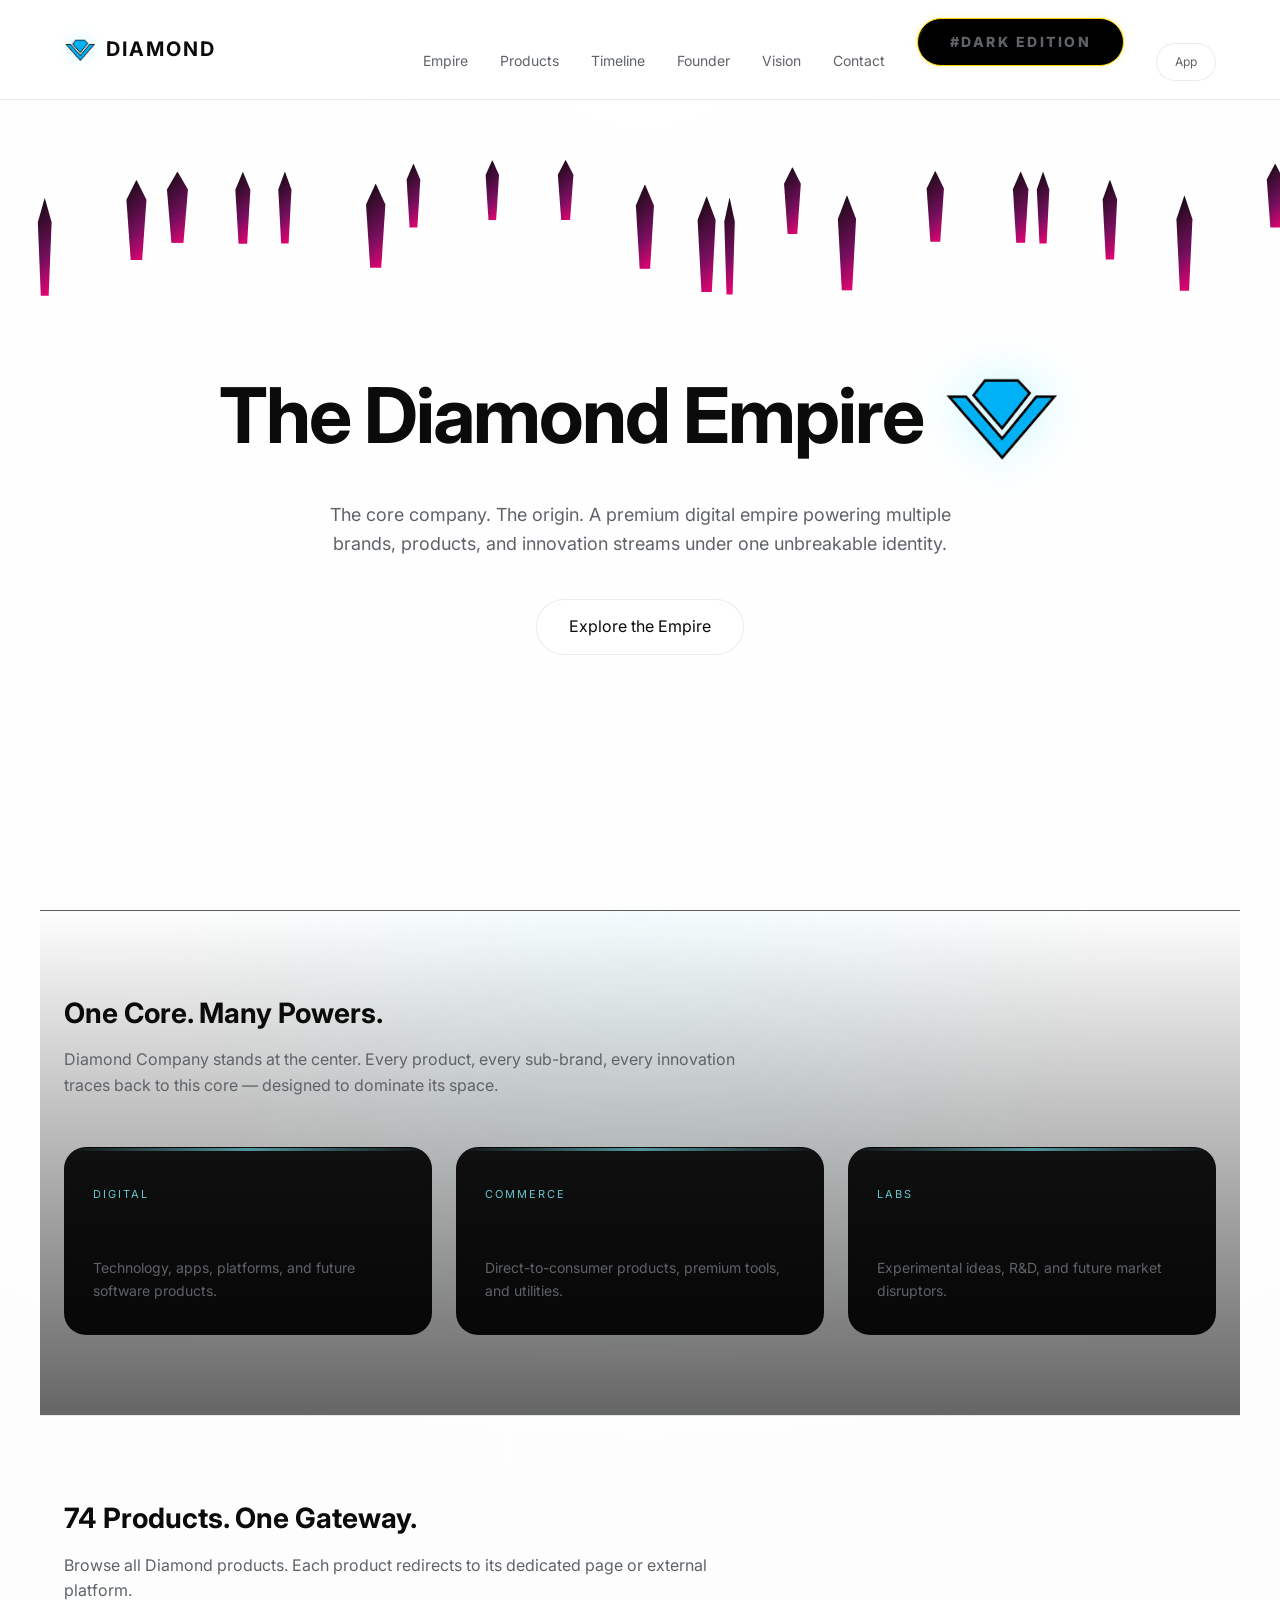
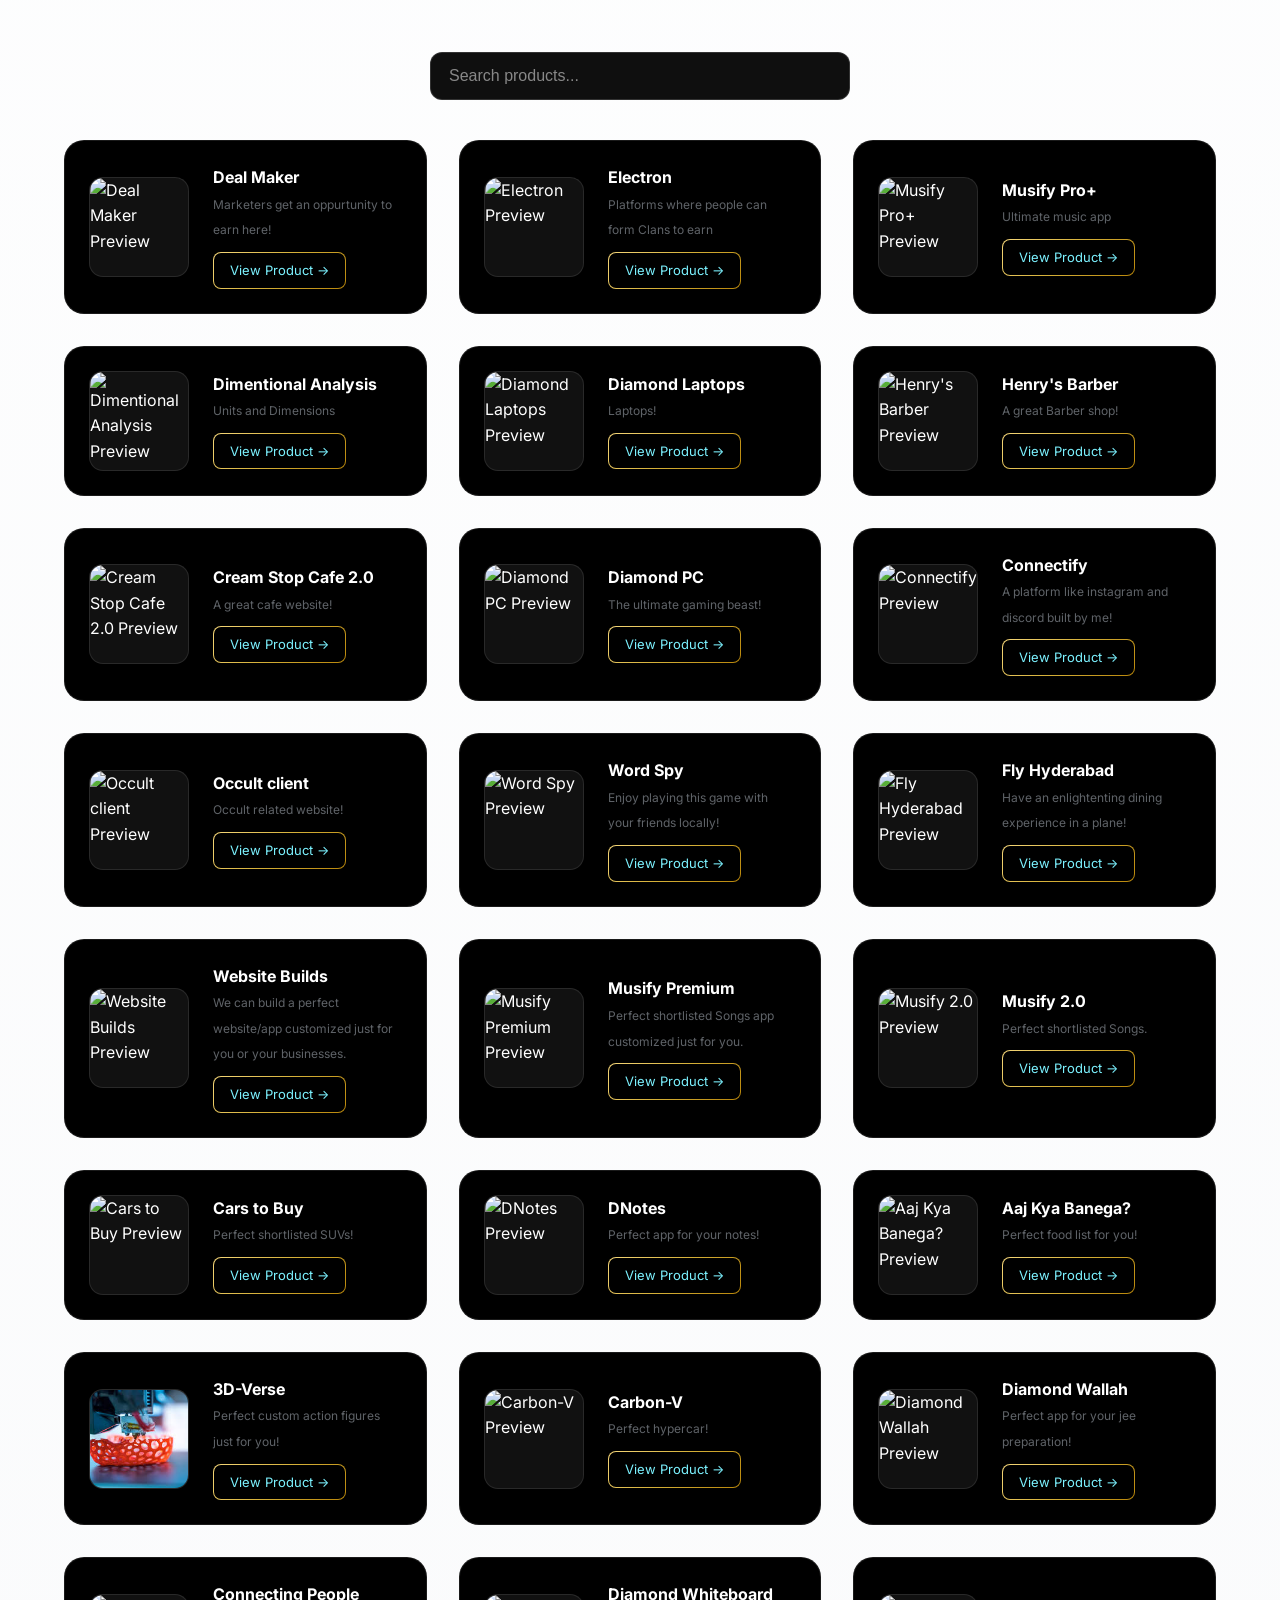
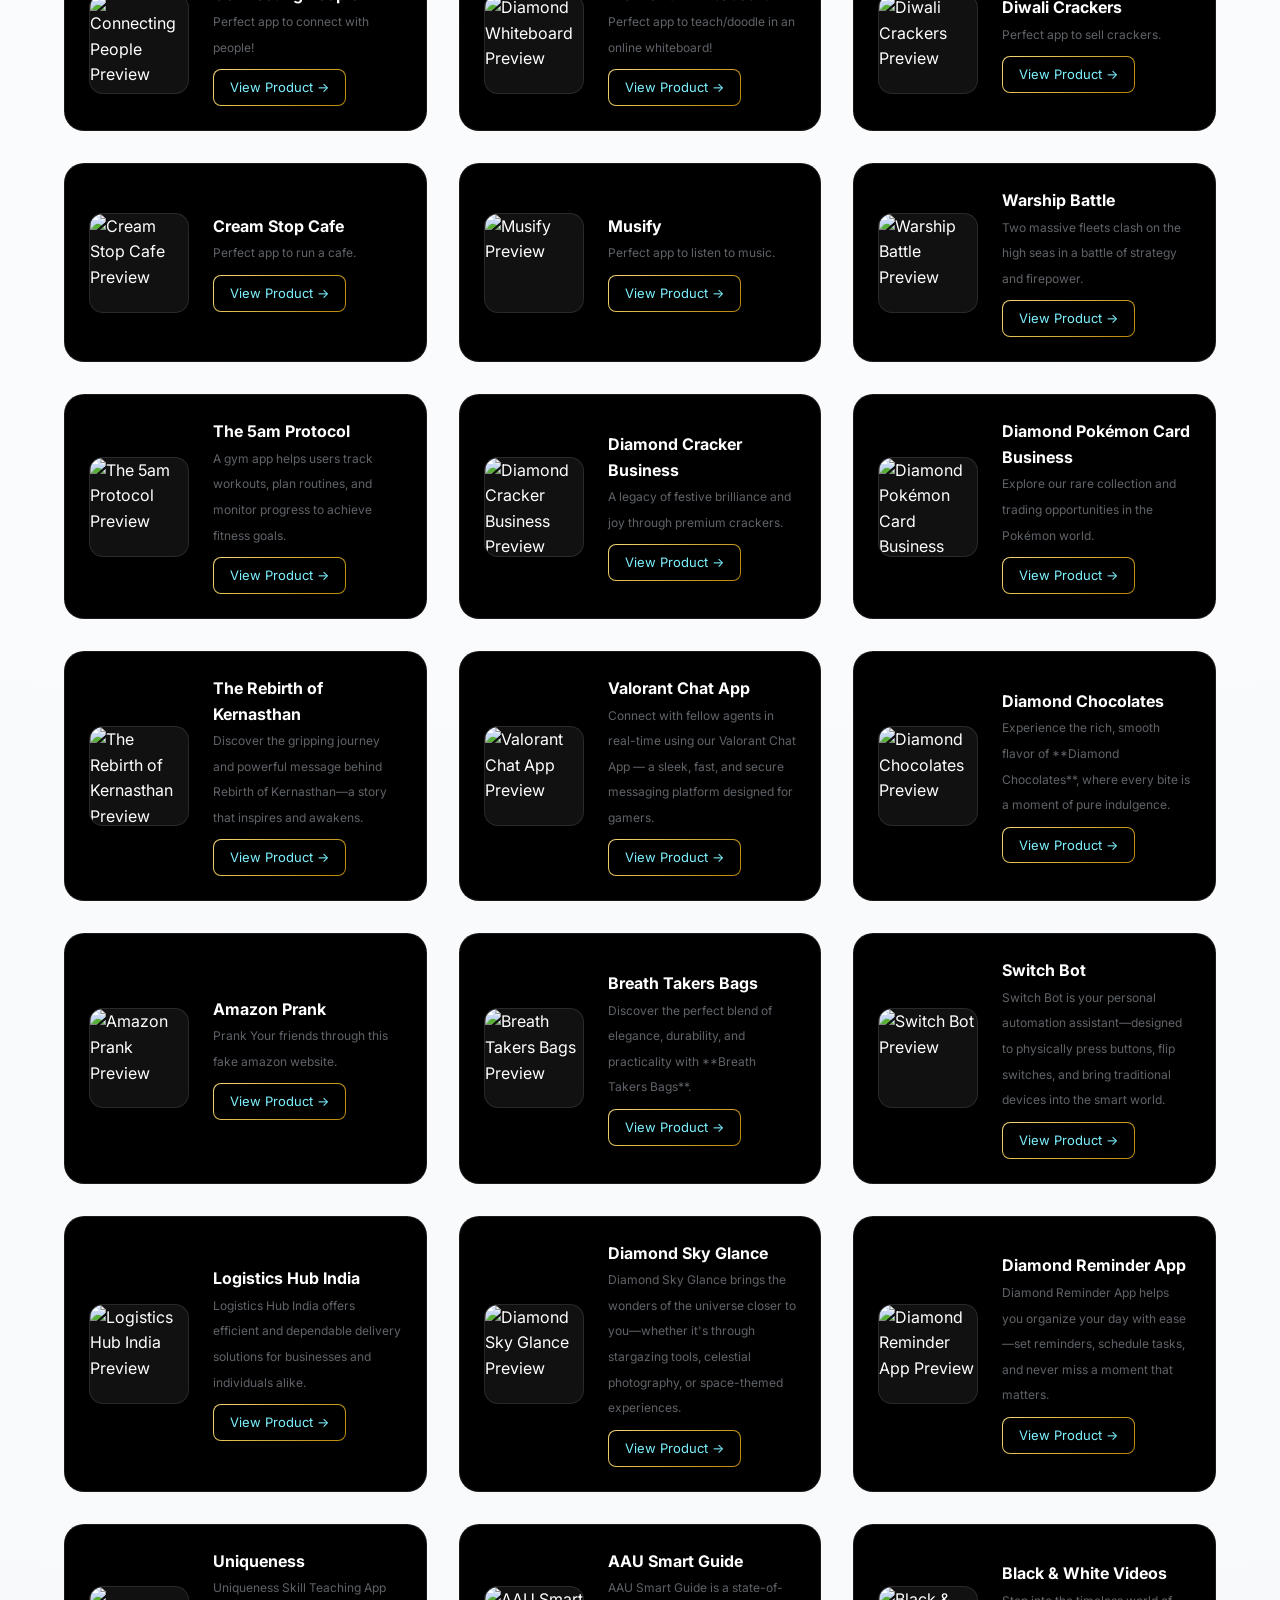
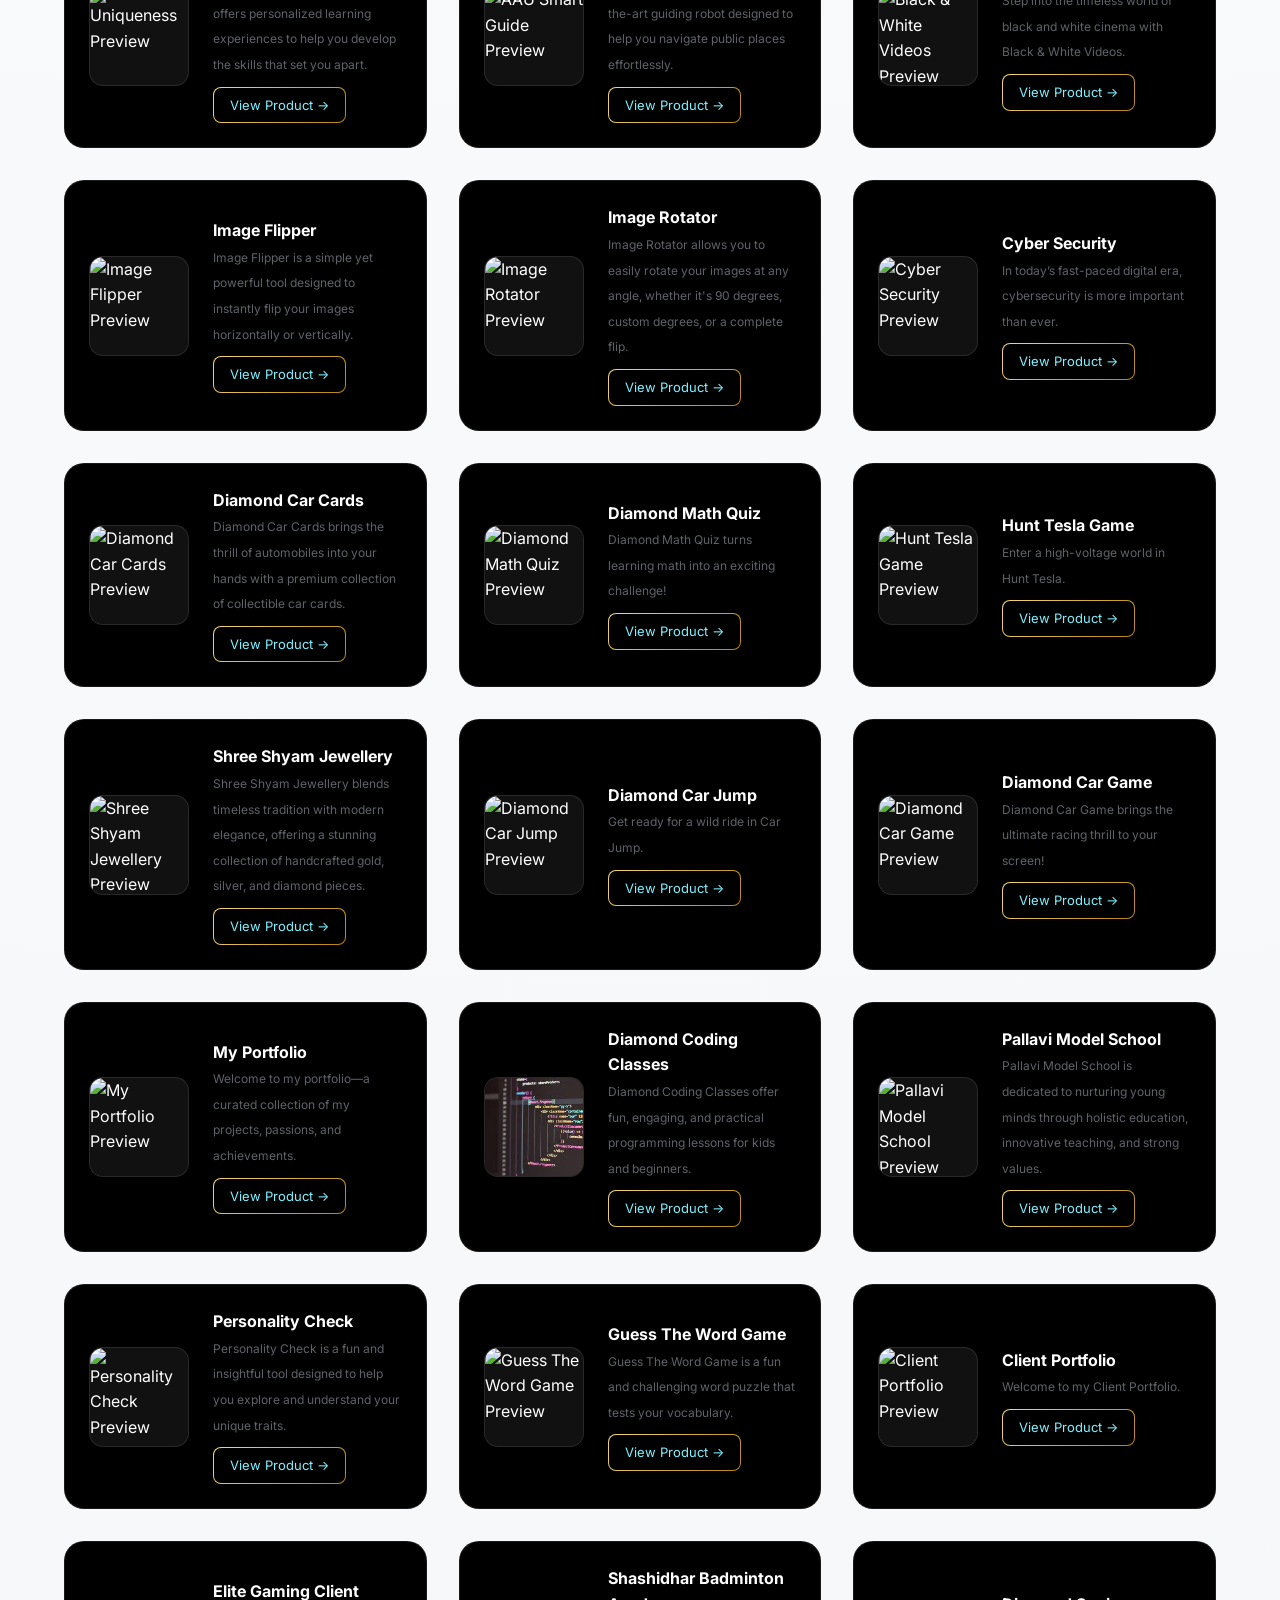
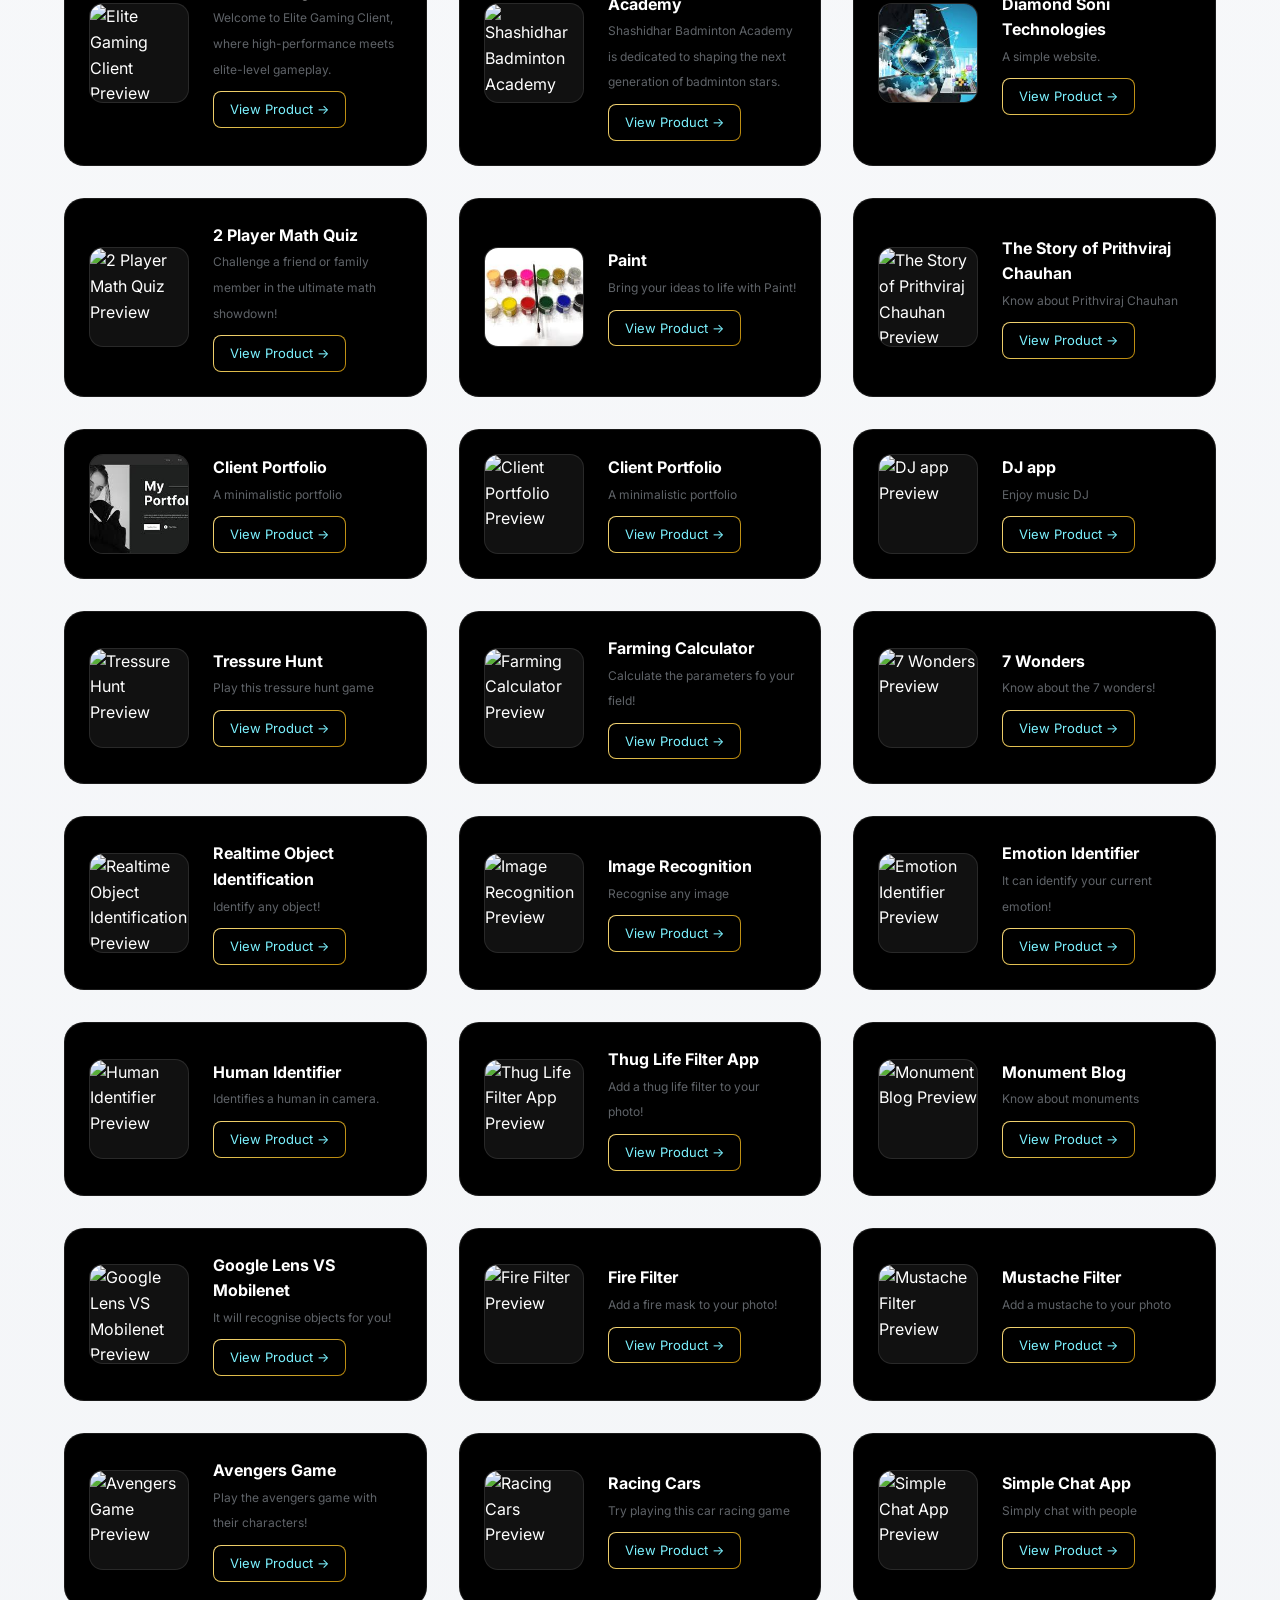
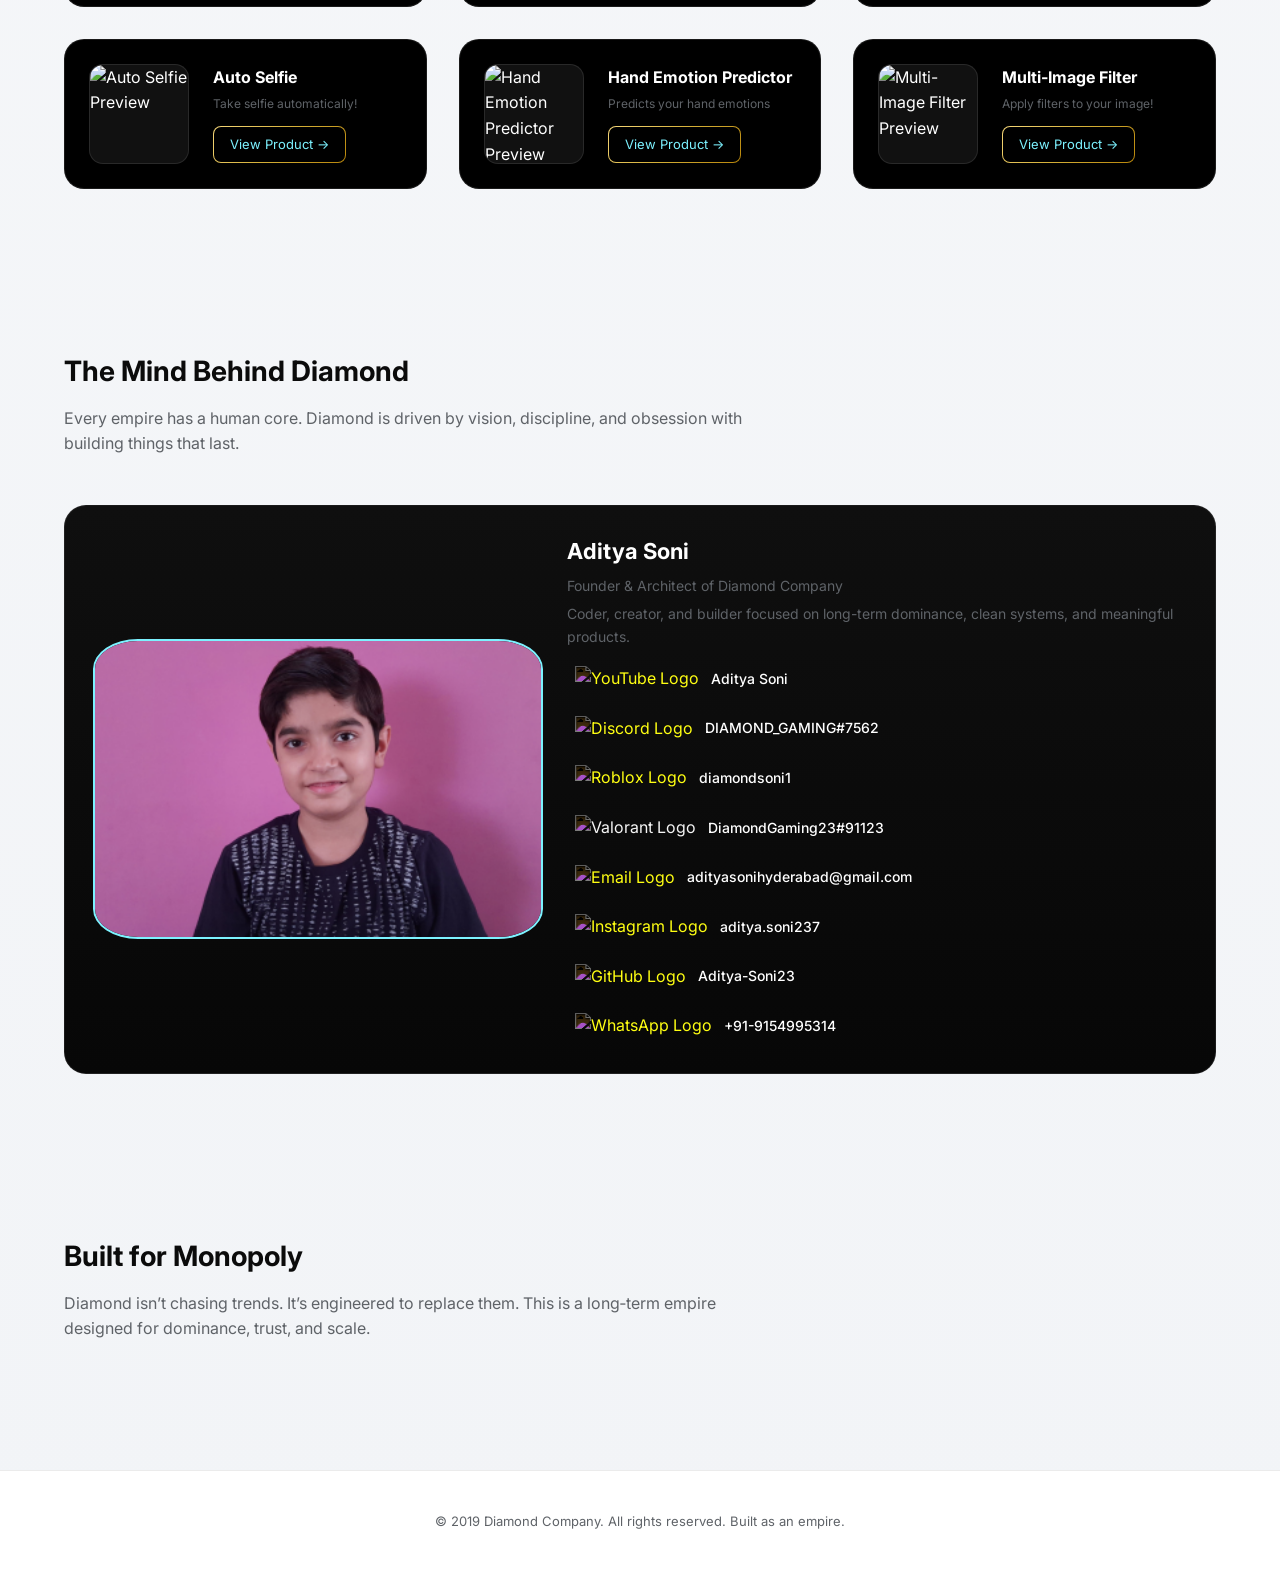
==== whitetheme.html @ bebf59ed "version3" ====
<!DOCTYPE html>
<html lang="en">
<head>
  <meta charset="UTF-8" />
  <meta name="viewport" content="width=device-width, initial-scale=1.0" />
  <title>DIAMOND — The Empire</title>
  <link rel="icon" href="Diamond_Comapny_Logo.png" type="image/x-icon">
  <link href="https://fonts.googleapis.com/css2?family=Inter:wght@300;400;500;600;700&display=swap" rel="stylesheet">
  <link rel="stylesheet" href="style.css">
  <link rel="manifest" href="manifest.json">
</head>
<body>

<header>
  <div class="nav">
    <div class="logo brand">
      <img src="Diamond_Comapny_Logo.png" alt="Diamond Company Logo">
      <span>DIAMOND</span>
    </div>
    
    <div>
      <a href="#empire">Empire</a>
      <a href="#products">Products</a>
      <a href="timeline.html">Timeline</a>
      <a href="#founder">Founder</a>
      <a href="#vision">Vision</a>
      <a href="#founder">Contact</a>
      <a href="#" class="cta teleport-btn">#DARK EDITION</a>

      <a href="Diamond_Company.apk" class="cta" download style="padding:8px 18px;font-size:12px;">
        App
      </a>
      
  </div>
</header>

<div class="hero">
  <!-- Floating leaves background -->
  <div class="hero-bg"></div>

  <div class="hero-content">
    <div class="hero-title"> 
      <h1>The Diamond Empire</h1>
      <img src="Diamond_Comapny_Logo.png" class="hero-logo" alt="Diamond Logo">
    </div>

    <p>
      The core company. The origin. A premium digital empire powering multiple brands, products, and innovation streams under one unbreakable identity.
    </p>

    <a class="cta" href="#products">Explore the Empire</a>
  </div>
</div>




<section id="empire" class="empire-section">
  <h2 class="section-title">One Core. Many Powers.</h2>
  <p class="section-desc">
    Diamond Company stands at the center. Every product, every sub-brand,
    every innovation traces back to this core — designed to dominate its space.
  </p>

  <div class="empire-grid">
    <div class="empire-card">
      <span class="empire-tag">DIGITAL</span>
      <h3>Diamond Digital</h3>
      <p>Technology, apps, platforms, and future software products.</p>
    </div>

    <div class="empire-card">
      <span class="empire-tag">COMMERCE</span>
      <h3>Diamond Commerce</h3>
      <p>Direct-to-consumer products, premium tools, and utilities.</p>
    </div>

    <div class="empire-card">
      <span class="empire-tag">LABS</span>
      <h3>Diamond Labs</h3>
      <p>Experimental ideas, R&D, and future market disruptors.</p>
    </div>
  </div>
</section>

<section id="products">
  <h2 class="section-title">74 Products. One Gateway.</h2>
  <p class="section-desc">Browse all Diamond products. Each product redirects to its dedicated page or external platform.</p>
  <input 
  type="text" 
  id="productSearch" 
  placeholder="Search products..." 
  class="product-search"
/>

  <div class="products-grid">

    <div class="card">
      <img src="https://yorcmo.com/wp-content/uploads/2021/09/Fundamentals_of_Marketing_header.jpg">
      <h3>Deal Maker</h3>
      <p>Marketers get an oppurtunity to earn here!</p>
      <a href="https://aditya-soni23.github.io/Deal_Maker/" class="btn-card" target="_blank" rel="noopener noreferrer">Visit</a>
    </div>


    <div class="card">
      <img src="https://diamondelectron.netlify.app/logo.png">
      <h3>Electron</h3>
      <p>Platforms where people can form Clans to earn</p>
      <a href="https://diamondelectron.netlify.app/" class="btn-card" target="_blank" rel="noopener noreferrer">Visit</a>
    </div>

    <div class="card">
      <img src="https://live-production.wcms.abc-cdn.net.au/a362273509f7eccdcf362bb73b3b006d?impolicy=wcms_crop_resize&cropH=788&cropW=1400&xPos=0&yPos=0&width=862&height=485">
      <h3>Musify Pro+</h3>
      <p>Ultimate music app</p>
      <a href="https://aditya-soni23.github.io/Musify_Pro/" class="btn-card" target="_blank" rel="noopener noreferrer">Visit</a>
    </div>

    <div class="card">
      <img src="https://encrypted-tbn0.gstatic.com/images?q=tbn:ANd9GcR4ESdYegje83MAghtC6El1xhzVYT4Sydophg&s">
      <h3>Dimentional Analysis</h3>
      <p>Units and Dimensions</p>
      <a href="https://aditya-soni23.github.io/Dimentional_Quantities/" class="btn-card" target="_blank" rel="noopener noreferrer">Visit</a>
    </div>

    <div class="card">
      <img src="https://aditya-soni23.github.io/Diamond_Laptops/assets/Raze.png">
      <h3>Diamond Laptops</h3>
      <p>Laptops!</p>
      <a href="https://aditya-soni23.github.io/Diamond_Laptops/" class="btn-card" target="_blank" rel="noopener noreferrer">Visit</a>
    </div>

    <div class="card">
      <img src="https://lh3.googleusercontent.com/gps-cs-s/AHVAweqL7PktcDljecZMm9VV2uh2kCVd1pd2okT_2r81krVzp1drRM63-En6QYb30cfvI8c6Cr_dfI8auBv4jgCGBKJJ4-_uOhI-z7-rRa38SnbHUF4Jzs7HhARS2iN7IlURNX8R3FEVoSpxMuU=s1360-w1360-h1020-rw">
      <h3>Henry's Barber</h3>
      <p>A great Barber shop!</p>
      <a href="https://henrysbarber.netlify.app/" class="btn-card" target="_blank" rel="noopener noreferrer">Visit</a>
    </div>

    <div class="card">
      <img src="https://creamstopcafe.netlify.app/assets/1.jpeg">
      <h3>Cream Stop Cafe 2.0</h3>
      <p>A great cafe website!</p>
      <a href="https://creamstopcafe.netlify.app/" class="btn-card" target="_blank" rel="noopener noreferrer">Visit</a>
    </div>

    <div class="card">
      <img src="https://aditya-soni23.github.io/Diamond_PC/Setup.png">
      <h3>Diamond PC</h3>
      <p>The ultimate gaming beast!</p>
      <a href="https://aditya-soni23.github.io/Diamond_PC/" class="btn-card" target="_blank" rel="noopener noreferrer">Visit</a>
    </div>

    <div class="card">
      <img src="https://encrypted-tbn0.gstatic.com/images?q=tbn:ANd9GcRWK0uZo_rnNIvvBcTfJZRHBj11IPNY1xr5pQ&s">
      <h3>Connectify</h3>
      <p>A platform like instagram and discord built by me!</p>
      <a href="https://diamondconnectify.netlify.app/" class="btn-card" target="_blank" rel="noopener noreferrer">Visit</a>
    </div>

    <div class="card">
      <img src="https://encrypted-tbn0.gstatic.com/images?q=tbn:ANd9GcQExco6t6oRBnqKPT3riburdwojB9Mg05TSgg&s">
      <h3>Occult client</h3>
      <p>Occult related website!</p>
      <a href="https://aditya-soni23.github.io/Occult/" class="btn-card" target="_blank" rel="noopener noreferrer">Visit</a>
    </div>

    <div class="card">
      <img src="https://play-lh.googleusercontent.com/eYURXRFeuo_V8U9bvho7rwnw4T1QEM-5d3n99VgLoaJgRvF_LXo4K75_ytBRv30Q7AU=w240-h480-rw">
      <h3>Word Spy</h3>
      <p>Enjoy playing this game with your friends locally!</p>
      <a href="https://aditya-soni23.github.io/wordspy/" class="btn-card" target="_blank" rel="noopener noreferrer">Visit</a>
    </div>

    <div class="card">
      <img src="https://encrypted-tbn0.gstatic.com/images?q=tbn:ANd9GcR6-koANag20L0cz7BEaomSt6p0rpIZJopAWg&s">
      <h3>Fly Hyderabad</h3>
      <p>Have an enlightenting dining experience in a plane!</p>
      <a href="https://flyhyderabad.netlify.app/" class="btn-card" target="_blank" rel="noopener noreferrer">Visit</a>
    </div>

    <div class="card">
      <img src="https://encrypted-tbn0.gstatic.com/images?q=tbn:ANd9GcQxXX5bz7kD-wm1zzIOCmUTXDWm34W3StQWuw&s">
      <h3>Website Builds</h3>
      <p>We can build a perfect website/app customized just for you or your businesses.</p>
      <a href="https://aditya-soni23.github.io/Website_Builds/" class="btn-card" target="_blank" rel="noopener noreferrer">Visit</a>
    </div>

    <div class="card">
      <img src="https://encrypted-tbn0.gstatic.com/images?q=tbn:ANd9GcTe13DtO0Xn9Ld0bPCXKiHOnPPxtnqiJLqu4g&s">
      <h3>Musify Premium</h3>
      <p>Perfect shortlisted Songs app customized just for you.</p>
      <a href="https://aditya-soni23.github.io/Musify_Premium/" class="btn-card" target="_blank" rel="noopener noreferrer">Visit</a>
    </div>

    <div class="card">
      <img src="https://aditya-soni23.github.io/Musify2.0/logo.png">
      <h3>Musify 2.0</h3>
      <p>Perfect shortlisted Songs.</p>
      <a href="https://aditya-soni23.github.io/Musify2.0/" class="btn-card" target="_blank" rel="noopener noreferrer">Visit</a>
    </div>

    <div class="card">
      <img src="https://media.wired.com/photos/63b8d0a771c6b526845f15a6/master/pass/CES-2023-PEUGEOT_INCEPTION_CONCEPT_2301CN202.jpg">
      <h3>Cars to Buy</h3>
      <p>Perfect shortlisted SUVs!</p>
      <a href="https://aditya-soni23.github.io/CarsToBuy/" class="btn-card" target="_blank" rel="noopener noreferrer">Visit</a>
    </div>

    <div class="card">
      <img src="https://diamondnotes2.netlify.app/unnamed.png">
      <h3>DNotes</h3>
      <p>Perfect app for your notes!</p>
      <a href="https://diamondnotes2.netlify.app/" class="btn-card" target="_blank" rel="noopener noreferrer">Visit</a>
    </div>

    <div class="card">
      <img src="https://encrypted-tbn0.gstatic.com/images?q=tbn:ANd9GcTBYkYkqC9q95_MAWbrnwqXonFIRJjAWjqv7g&s">
      <h3>Aaj Kya Banega?</h3>
      <p>Perfect food list for you!</p>
      <a href="https://aajkyabanega.netlify.app/" class="btn-card" target="_blank" rel="noopener noreferrer">Visit</a>
    </div>

    <div class="card">
      <img src="[data-uri]">
      <h3>3D-Verse</h3>
      <p>Perfect custom action figures just for you!</p>
      <a href="https://3d-verse-action-figures.netlify.app/" class="btn-card" target="_blank" rel="noopener noreferrer">Visit</a>
    </div>

    <div class="card">
      <img src="https://imgd.aeplcdn.com/1200x900/n/cw/ec/185153/lamborghini-huracan-evo-right-front-three-quarter7.jpeg?isig=0&wm=0">
      <h3>Carbon-V</h3>
      <p>Perfect hypercar!</p>
      <a href="https://aditya-soni23.github.io/Carbon-V/" class="btn-card" target="_blank" rel="noopener noreferrer">Visit</a>
    </div>

    <div class="card">
      <img src="https://encrypted-tbn0.gstatic.com/images?q=tbn:ANd9GcTt27uSoFwVhRih9YDGDLx1AxYsAmQs_gSxGg&s">
      <h3>Diamond Wallah</h3>
      <p>Perfect app for your jee preparation!</p>
      <a href="https://aditya-soni23.github.io/Diamond_Wallah/" class="btn-card" target="_blank" rel="noopener noreferrer">Visit</a>
    </div>

    <div class="card">
      <img src="https://media.istockphoto.com/id/1557118048/photo/a-concept-that-expresses-the-hyper-connected-society-of-modern-society-by-connecting-people.jpg?s=612x612&w=0&k=20&c=7X-Keif1gNr5CsjR9OgHNpTx9sio9pc4UfSNCwGnLbk=">
      <h3>Connecting People</h3>
      <p>Perfect app to connect with people!</p>
      <a href="https://aditya-soni23.github.io/Connecting_People/" class="btn-card" target="_blank" rel="noopener noreferrer">Visit</a>
    </div>

    <div class="card">
      <img src="https://www.ikea.com/in/en/images/products/elloven-whiteboard-noticeboard-with-castors-white__1160627_pe889019_s5.jpg">
      <h3>Diamond Whiteboard</h3>
      <p>Perfect app to teach/doodle in an online whiteboard!</p>
      <a href="https://aditya-soni23.github.io/Diamond_Whiteboard/" class="btn-card" target="_blank" rel="noopener noreferrer">Visit</a>
    </div>

    <div class="card">
      <img src="https://encrypted-tbn0.gstatic.com/images?q=tbn:ANd9GcRWCx4990Vurbi-ZY8oKV1k_yMTq5koh8KLVg&s">
      <h3>Diwali Crackers</h3>
      <p>Perfect app to sell crackers.</p>
      <a href="https://diwalicrackers77.github.io/Diwali_Crackers/" class="btn-card">Visit</a>
    </div>

    <div class="card">
      <img src="https://encrypted-tbn0.gstatic.com/images?q=tbn:ANd9GcQ2C6gnO2t0jYBG3hfn7mCGH2f_vZZk3Arx2g&s">
      <h3>Cream Stop Cafe</h3>
      <p>Perfect app to run a cafe.</p>
      <a href="https://creamstopcafe7.github.io/CreamStopCafe/" class="btn-card">Visit</a>
    </div>

    <div class="card">
      <img src="https://live-production.wcms.abc-cdn.net.au/a362273509f7eccdcf362bb73b3b006d?impolicy=wcms_crop_resize&cropH=788&cropW=1400&xPos=0&yPos=0&width=862&height=485">
      <h3>Musify</h3>
      <p>Perfect app to listen to music.</p>
      <a href="https://aditya-soni23.github.io/Musify/" class="btn-card">Visit</a>
    </div>

    <div class="card">
      <img src="https://www.aljazeera.com/wp-content/uploads/2023/02/AP23029343183231.jpg?resize=1920%2C1080&quality=80">
      <h3>Warship Battle</h3>
      <p>Two massive fleets clash on the high seas in a battle of strategy and firepower.</p>
      <a href="https://aditya-soni23.github.io/Warship_Battle/" class="btn-card">Visit</a>
    </div>

    <div class="card">
      <img src="https://cdn-magazine.nutrabay.com/wp-content/uploads/2023/02/strong-bodybuilder-doing-heavy-weight-exercise-back-machine-1.jpg">
      <h3>The 5am Protocol</h3>
      <p>A gym app helps users track workouts, plan routines, and monitor progress to achieve fitness goals.</p>
      <a href="https://aditya-soni23.github.io/The_5am_Protocol/" class="btn-card">Visit</a>
    </div>

    <div class="card">
      <img src="https://png.pngtree.com/thumb_back/fh260/background/20241017/pngtree-happy-diwali-festival-of-lights-greetings-indian-celebration-rocket-crackers-fireworks-image_16402350.jpg">
      <h3>Diamond Cracker Business</h3>
      <p>A legacy of festive brilliance and joy through premium crackers.</p>
      <a href="https://aditya-soni23.github.io/Diamond_Diwali_Crackers/" class="btn-card">Visit</a>
    </div>
  
    <div class="card">
      <img src="https://todaysparent.mblycdn.com/tp/resized/2016/06/1600x1200/pokemon-101-1280x960.jpg">
      <h3>Diamond Pokémon Card Business</h3>
      <p>Explore our rare collection and trading opportunities in the Pokémon world.</p>
      <a href="https://aditya-soni23.github.io/Diamond_Pokemon_Cards/" class="btn-card">Visit</a>
    </div>
  
    <div class="card">
      <img src="https://static.scientificamerican.com/sciam/cache/file/1DDFE633-2B85-468D-B28D05ADAE7D1AD8_source.jpg?w=1200">
      <h3>The Rebirth of Kernasthan</h3>
      <p>Discover the gripping journey and powerful message behind <em>Rebirth of Kernasthan</em>—a story that inspires and awakens.</p>
      <a href="https://aditya-soni23.github.io/TheRebirthOfKernasthan_By_AdityaSoni/" class="btn-card">Visit</a>
    </div>


    <div class="card">
      <img src="https://www.riotgames.com/darkroom/1440/8d5c497da1c2eeec8cffa99b01abc64b:5329ca773963a5b739e98e715957ab39/ps-f2p-val-console-launch-16x9.jpg">
      <h3>Valorant Chat App</h3>
      <p>Connect with fellow agents in real-time using our Valorant Chat App — a sleek, fast, and secure messaging platform designed for gamers.</p>
      <a href="https://aditya-soni23.github.io/ValorantChatApp/index.html" class="btn-card">Visit</a>
    </div>
    

    <div class="card">
      <img src="https://aditya-soni23.github.io/Diamond_Chocolate/opbar.jpg">
      <h3>Diamond Chocolates</h3>
      <p>Experience the rich, smooth flavor of **Diamond Chocolates**, where every bite is a moment of pure indulgence.</p>
      <a href="https://aditya-soni23.github.io/Diamond_Chocolate/" class="btn-card">Visit</a>
    </div>

    <div class="card">
      <img src="https://i0.wp.com/magzoid.com/wp-content/uploads/2025/05/amazon-rebrand-2025_dezeen_2364_col_1-1.webp?fit=2364%2C1330&ssl=1">
      <h3>Amazon Prank</h3>
      <p>Prank Your friends through this fake amazon website.</p>
      <a href="https://aditya-soni23.github.io/amazon_prank/" class="btn-card">Visit</a>
    </div>


    <div class="card">
      <img src="https://aditya-soni23.github.io/Breathtakers/uniquenes.jpg">
      <h3>Breath Takers Bags</h3>
      <p>Discover the perfect blend of elegance, durability, and practicality with **Breath Takers Bags**.</p>
      <a href="https://aditya-soni23.github.io/Breathtakers/" class="btn-card">Visit</a>
    </div>


    <div class="card">
      <img src="https://cdn.mos.cms.futurecdn.net/yLc3nzYJ4Pp6WhVUU6CAu7.jpg">
      <h3>Switch Bot</h3>
      <p>Switch Bot is your personal automation assistant—designed to physically press buttons, flip switches, and bring traditional devices into the smart world.</p>
      <a href="https://aditya-soni23.github.io/Switch-Bot/" class="btn-card">Visit</a>
    </div>


    <div class="card">
      <img src="https://encrypted-tbn0.gstatic.com/images?q=tbn:ANd9GcSOw86ciM-gcvb2Lbvo7kKW8jWZXFXDf2t8QA&s">
      <h3>Logistics Hub India</h3>
      <p>Logistics Hub India offers efficient and dependable delivery solutions for businesses and individuals alike.</p>
      <a href="https://aditya-soni23.github.io/Logistics_Hub_India/" class="btn-card">Visit</a>
    </div>


    <div class="card">
      <img src="https://upload.wikimedia.org/wikipedia/commons/thumb/6/6a/Quadcopter_camera_drone_in_flight.jpg/1200px-Quadcopter_camera_drone_in_flight.jpg">
      <h3>Diamond Sky Glance</h3>
      <p>Diamond Sky Glance brings the wonders of the universe closer to you—whether it's through stargazing tools, celestial photography, or space-themed experiences.</p>
      <a href="https://aditya-soni23.github.io/Diamond_Sky_Glance_Website_Camera_Drone/" class="btn-card">Visit</a>
    </div>


    <div class="card">
      <img src="https://modernquests.com/cdn/shop/files/AmsterdamAlarmClockMedium-Black-10.jpg?v=1733382989">
      <h3>Diamond Reminder App</h3>
      <p>Diamond Reminder App helps you organize your day with ease—set reminders, schedule tasks, and never miss a moment that matters.</p>
      <a href="https://aditya-soni23.github.io/Diamond_Reminder_App/" class="btn-card">Visit</a>
    </div>


    <div class="card">
      <img src="https://t3.ftcdn.net/jpg/03/46/69/14/360_F_346691446_9Oqb6hoCgOj1wRPHgGWv2Ym73z2AjPKj.jpg">
      <h3>Uniqueness</h3>
      <p>Uniqueness Skill Teaching App offers personalized learning experiences to help you develop the skills that set you apart.</p>
      <a href="https://aditya-soni23.github.io/Uniqueness/" class="btn-card">Visit</a>
    </div>


    <div class="card">
      <img src="https://www.prayogindia.in/wp-content/uploads/2022/04/Cligo-Smart-Robot-Car-Kit-4WD-for-Kids-1-www.prayogindia.in_.png">
      <h3>AAU Smart Guide</h3>
      <p>AAU Smart Guide is a state-of-the-art guiding robot designed to help you navigate public places effortlessly.</p>
      <a href="https://aditya-soni23.github.io/AAU-SMART-GUIDE/" class="btn-card">Visit</a>
    </div>


    <div class="card">
      <img src="https://images.pexels.com/photos/57905/pexels-photo-57905.jpeg?cs=srgb&dl=pexels-jhawley-57905.jpg&fm=jpg">
      <h3>Black & White Videos</h3>
      <p>Step into the timeless world of black and white cinema with Black & White Videos.</p>
      <a href="https://aditya-soni23.github.io/videoprocessing/" class="btn-card">Visit</a>
    </div>


    <div class="card">
      <img src="https://dynamic-media-cdn.tripadvisor.com/media/photo-o/24/28/e2/48/upside-down-house-lakeside.jpg?w=1200&h=-1&s=1">
      <h3>Image Flipper</h3>
      <p>Image Flipper is a simple yet powerful tool designed to instantly flip your images horizontally or vertically.</p>
      <a href="https://aditya-soni23.github.io/flipping-image/" class="btn-card">Visit</a>
    </div>


    <div class="card">
      <img src="https://d1nhio0ox7pgb.cloudfront.net/_img/g_collection_png/standard/512x512/rotate_right.png">
      <h3>Image Rotator</h3>
      <p>Image Rotator allows you to easily rotate your images at any angle, whether it's 90 degrees, custom degrees, or a complete flip.</p>
      <a href="https://aditya-soni23.github.io/image-rotator/" class="btn-card">Visit</a>
    </div>


    <div class="card">
      <img src="https://assets.bizclikmedia.net/900/8dc2872cdb3d622f052fee37f0a9b7de:15ca417f19db17b12c677342137eccca/gettyimages-1310426274-0-jpg.webp">
      <h3>Cyber Security</h3>
      <p>In today’s fast-paced digital era, cybersecurity is more important than ever.</p>
      <a href="https://aditya-soni23.github.io/Cyber-Security/" class="btn-card">Visit</a>
    </div>


    <div class="card">
      <img src="https://play-lh.googleusercontent.com/jAZBLJasdiMvQUh0a989yvtVYoMH5kR2dqQhT0hIODV8VpEZLBO-HzGmbtDHQozayu0">
      <h3>Diamond Car Cards</h3>
      <p>Diamond Car Cards brings the thrill of automobiles into your hands with a premium collection of collectible car cards.</p>  
      <a href="https://aditya-soni23.github.io/DIAMOND-CAR-CARDS-OFFICIAL/index.html" class="btn-card">Visit</a>
    </div>


    <div class="card">
      <img src="https://img.freepik.com/premium-vector/quiz-logo-with-speech-bubble-icon_149152-811.jpg">
      <h3>Diamond Math Quiz</h3>
      <p>Diamond Math Quiz turns learning math into an exciting challenge!</p>
      <a href="https://aditya-soni23.github.io/Diamond-Math-Quiz/" class="btn-card">Visit</a>
    </div>


    <div class="card">
      <img src="https://aditya-soni23.github.io/HUNT-TESLA-CAR-CARDS-GAME/AceSpades.png">
      <h3>Hunt Tesla Game</h3>
      <p>Enter a high-voltage world in Hunt Tesla.</p>
      <a href="https://aditya-soni23.github.io/HUNT-TESLA-CAR-CARDS-GAME/" class="btn-card">Visit</a>
    </div>


    <div class="card">
      <img src="https://retailjewellerindia.com/wp-content/uploads/2020/01/3t8a7815-1024x683.jpg">
      <h3>Shree Shyam Jewellery</h3>
      <p>Shree Shyam Jewellery blends timeless tradition with modern elegance, offering a stunning collection of handcrafted gold, silver, and diamond pieces.</p>
      <a href="https://aditya-soni23.github.io/Shree_Shyam_Jewellery/" class="btn-card">Visit</a>
    </div>


    <div class="card">
      <img src="https://images.squarespace-cdn.com/content/v1/59880578d2b857274d25dec7/1548225612922-UMUD8DYKZR4531WTSXM9/lee1.jpg">
      <h3>Diamond Car Jump</h3>
      <p>Get ready for a wild ride in  Car Jump.</p>
      <a href="https://aditya-soni23.github.io/car-jump/" class="btn-card">Visit</a>
    </div>


    <div class="card">
      <img src="https://imgs.crazygames.com/car-games-car-racing-game_16x9/20240628180656/car-games-car-racing-game_16x9-cover?metadata=none&quality=40&width=1200&height=630&fit=crop">
      <h3>Diamond Car Game</h3>
      <p>Diamond Car Game brings the ultimate racing thrill to your screen!</p>
      <a href="https://aditya-soni23.github.io/Diamond-Cars/" class="btn-card">Visit</a>
    </div>


    <div class="card">
      <img src="https://encrypted-tbn0.gstatic.com/images?q=tbn:ANd9GcTa9xUDFkp2QYQYzgaDCD0cplCUoMo04p2YnQ&s">
      <h3>My Portfolio</h3>
      <p>Welcome to my portfolio—a curated collection of my projects, passions, and achievements.</p>
      <a href="https://aditya-soni23.github.io/Aditya-Soni-s-website-about/" class="btn-card">Visit</a>
    </div>


    <div class="card">
      <img src="[data-uri]">
      <h3>Diamond Coding Classes</h3>
      <p>Diamond Coding Classes offer fun, engaging, and practical programming lessons for kids and beginners.</p>
      <a href="https://aditya-soni23.github.io/DIAMOND-CODING-CLASSES-LEARN-CODING/" class="btn-card">Visit</a>
    </div>


    <div class="card">
      <img src="https://aditya-soni23.github.io/pallaviportfolio/download.jpg">
      <h3>Pallavi Model School</h3>
      <p>Pallavi Model School is dedicated to nurturing young minds through holistic education, innovative teaching, and strong values.</p>
      <a href="https://aditya-soni23.github.io/pallaviportfolio/" class="btn-card">Visit</a>
    </div>


    <div class="card">
      <img src="https://encrypted-tbn0.gstatic.com/images?q=tbn:ANd9GcTG1b2HMGBhOl2v9dl6N162C9crBAeZDFv21g&s">
      <h3>Personality Check</h3>
      <p>Personality Check is a fun and insightful tool designed to help you explore and understand your unique traits.</p>
      <a href="https://aditya-soni23.github.io/Personality-game-Aditya-Soni/index.html" class="btn-card">Visit</a>
    </div>


    <div class="card">
      <img src="https://encrypted-tbn0.gstatic.com/images?q=tbn:ANd9GcT6djTkyzAHyyMuylfpsNLjTfVqofB3TUgL1Q&s">
      <h3>Guess The Word Game</h3>
      <p>Guess The Word Game is a fun and challenging word puzzle that tests your vocabulary.</p>
      <a href="https://aditya-soni23.github.io/guess-the-word/" class="btn-card">Visit</a>
    </div>


    <div class="card">
      <img src="https://encrypted-tbn0.gstatic.com/images?q=tbn:ANd9GcTuBJ97sQh6i9AKygm2kBaMAY7vYWhHJFsUYw&s">
      <h3>Client Portfolio</h3>
      <p>Welcome to my Client Portfolio.</p>
      <a href="https://aditya-soni23.github.io/harshit-pareek/" class="btn-card">Visit</a>
    </div>


    <div class="card">
      <img src="https://i0.wp.com/newdigitalage.co/wp-content/uploads/2022/06/iStock-1334436084-jpg.webp?fit=1024%2C683&ssl=1">
      <h3>Elite Gaming Client</h3>
      <p>Welcome to Elite Gaming Client, where high-performance meets elite-level gameplay. </p>
      <a href="https://aditya-soni23.github.io/ELITE-GAMING/" class="btn-card">Visit</a>
    </div>


    <div class="card">
      <img src="https://www.racquetpoint.com/cdn/shop/articles/badminton-the-ultimate-guide-to-the-racquet-sport-460186.jpg?v=1741601376&width=2048">
      <h3>Shashidhar Badminton Academy</h3>
      <p>Shashidhar Badminton Academy is dedicated to shaping the next generation of badminton stars.</p>  
      <a href="https://aditya-soni23.github.io/Shashidhar-badminton-academy/" class="btn-card">Visit</a>
    </div>


    <div class="card">
      <img src="[data-uri]">
      <h3>Diamond Soni Technologies</h3>
      <p>A simple website.</p>
      <a href="https://aditya-soni23.github.io/DIAMOND-SONI-TECHNOLOGIES/" class="btn-card">Visit</a>
    </div>


    <div class="card">
      <img src="https://play-lh.googleusercontent.com/bvCTFpU8kirq0JCIutqBhtiwqqmmvNqbYKdrb8VYoYCvf0SvUn4gNana9T8NLeVIS3w=w600-h300-pc0xffffff-pd">
      <h3>2 Player Math Quiz</h3>
      <p>Challenge a friend or family member in the ultimate math showdown!</p>
      <a href="https://aditya-soni23.github.io/math-quizdoubt/" class="btn-card">Visit</a>
    </div>


    <div class="card">
      <img src="[data-uri]">
      <h3>Paint</h3>
      <p>Bring your ideas to life with Paint!</p>
      <a href="https://aditya-soni23.github.io/paintop/" class="btn-card">Visit</a>
    </div>


    <div class="card">
      <img src="https://peachmode.com/cdn/shop/articles/prithviraj-chauhan-the-valiant-ruler-of-india-peachmode.jpg?v=1668998979&width=1024">
      <h3>The Story of Prithviraj Chauhan</h3>
      <p>Know about Prithviraj Chauhan</p>
      <a href="https://aditya-soni23.github.io/The-story-of-Prithviraj-Chauhan-By-Aditya-Soni/" class="btn-card">Visit</a>
    </div>


    <div class="card">
      <img src="[data-uri]">
      <h3>Client Portfolio</h3>
      <p>A minimalistic portfolio</p>
      <a href="https://aditya-soni23.github.io/dheeraj-website/" class="btn-card">Visit</a>
    </div>


    <div class="card">
      <img src="https://media.licdn.com/dms/image/v2/D4D12AQEZths38-N2dg/article-cover_image-shrink_720_1280/article-cover_image-shrink_720_1280/0/1709734306401?e=2147483647&v=beta&t=1jTFDzeGhbuP_0s8Eq1LgEJDUxMVBLPLqugeOMw1an0">
      <h3>Client Portfolio</h3>
      <p>A minimalistic portfolio</p>
      <a href="https://aditya-soni23.github.io/mohithsai-website/" class="btn-card">Visit</a>
    </div>


    <div class="card">
      <img src="https://play-lh.googleusercontent.com/PO4FORFpJr63Vc4eVpLT9tKe2Vwu4motukD-S8H9GMvVxKDgTc9nuOyMh7OI-gAPqA=w526-h296-rw">
      <h3>DJ app</h3>
      <p>Enjoy music DJ</p>
      <a href="https://aditya-soni23.github.io/aidj/" class="btn-card">Visit</a>
    </div>



    <div class="card">
      <img src="https://aditya-soni23.github.io/a-game-by-Aditya-Soni-treasure-hunt-/WhatsApp%20Image%202021-06-28%20at%203.23.40%20PM.jpeg">
      <h3>Tressure Hunt</h3>
      <p>Play this tressure hunt game</p>
      <a href="https://aditya-soni23.github.io/a-game-by-Aditya-Soni-treasure-hunt-/" class="btn-card">Visit</a>
    </div>


    <div class="card">
      <img src="https://media.istockphoto.com/id/543212762/photo/tractor-cultivating-field-at-spring.jpg?s=612x612&w=0&k=20&c=uJDy7MECNZeHDKfUrLNeQuT7A1IqQe89lmLREhjIJYU=">
      <h3>Farming Calculator</h3>
      <p>Calculate the parameters fo your field!</p>
      <a href="https://aditya-soni23.github.io/farming-cal-final/" class="btn-card">Visit</a>
    </div>


    <div class="card">
      <img src="https://aditya-soni23.github.io/7-wonders/statue-Christ-the-Redeemer-Rio-de-Janeiro.jpg">
      <h3>7 Wonders</h3>
      <p>Know about the 7 wonders!</p>
      <a href="https://aditya-soni23.github.io/7-wonders/" class="btn-card">Visit</a>
    </div>


    <div class="card">
      <img src="https://d112y698adiu2z.cloudfront.net/photos/production/software_photos/000/865/850/datas/original.png">
      <h3>Realtime Object Identification</h3>
      <p>Identify any object!</p>
      <a href="https://aditya-soni23.github.io/mmomomomomo/" class="btn-card">Visit</a>
    </div>


    <div class="card">
      <img src="https://encrypted-tbn0.gstatic.com/images?q=tbn:ANd9GcSZ7I1tpfxqOJiZ7ZJKoD3t5Zpq60xyKlTinQ&s">
      <h3>Image Recognition</h3>
      <p>Recognise any image</p>
      <a href="https://aditya-soni23.github.io/kuchiorei/" class="btn-card">Visit</a>
    </div>


    <div class="card">
      <img src="https://encrypted-tbn0.gstatic.com/images?q=tbn:ANd9GcR8kiyuXZpeC3BjCLhEKqgyG45oglUoldWR2w&s">
      <h3>Emotion Identifier</h3>
      <p>It can identify your current emotion!</p>
      <a href="https://aditya-soni23.github.io/lllllllllllllllllllllll/" class="btn-card">Visit</a>
    </div>


    <div class="card">
      <img src="https://encrypted-tbn0.gstatic.com/images?q=tbn:ANd9GcSyKTzALW4WAOfGg18uJCxxrwcNbKXaoiH4xw&s">
      <h3>Human Identifier</h3>
      <p>Identifies a human in camera.</p>
      <a href="https://aditya-soni23.github.io/friend/" class="btn-card">Visit</a>
    </div>


    <div class="card">
      <img src="https://is1-ssl.mzstatic.com/image/thumb/Purple221/v4/70/fc/e9/70fce9b3-8cef-750c-77a3-d6595dca3804/AppIcon-0-0-1x_U007epad-0-1-0-85-220.jpeg/1200x630wa.png">
      <h3>Thug Life Filter App</h3>
      <p>Add a thug life filter to your photo!</p>
      <a href="https://aditya-soni23.github.io/thuglidfe/" class="btn-card">Visit</a>
    </div>


    <div class="card">
      <img src="https://aditya-soni23.github.io/blogwithphotos/statue-of-unity-1575646730.jpg">
      <h3>Monument Blog</h3>
      <p>Know about monuments</p>>
      <a href="https://aditya-soni23.github.io/blogwithphotos/" class="btn-card">Visit</a>
    </div>


    <div class="card">
      <img src="https://akshitranjan.github.io/Case-Study-2/dumbbell.jpeg">
      <h3>Google Lens VS Mobilenet</h3>
      <p>It will recognise objects for you!</p>
      <a href="https://aditya-soni23.github.io/mobilenet-vs-googlelens/" class="btn-card">Visit</a>
    </div>


    <div class="card">
      <img src="https://encrypted-tbn0.gstatic.com/images?q=tbn:ANd9GcRNaqq7AzG2MjZzFjmAZPliT2H_oa9q_3bA5A&s  ">
      <h3>Fire Filter</h3>
      <p>Add a fire mask to your photo!</p>
      <a href="https://aditya-soni23.github.io/fire-filter/" class="btn-card">Visit</a>
    </div>


    <div class="card">
      <img src="https://thumbs.dreamstime.com/b/mustache-isolated-white-black-vector-vintage-moustache-facial-hair-barber-shop-retro-collection-hipster-beard-mustache-isolated-135104209.jpg">
      <h3>Mustache Filter</h3>
      <p>Add a mustache to your photo</p>
      <a href="https://aditya-soni23.github.io/mustache-project/" class="btn-card">Visit</a>
    </div>


    <div class="card">
      <img src="https://encrypted-tbn0.gstatic.com/images?q=tbn:ANd9GcTNbwQ_vMcU-dNePGGAlF42h15okobGpG27GA&s">
      <h3>Avengers Game</h3>
      <p>Play the avengers game with their characters!</p>
      <a href="https://aditya-soni23.github.io/AVANGERS/" class="btn-card">Visit</a>
    </div>


    <div class="card">
      <img src="https://i.ytimg.com/vi/Cpl373FOntY/maxresdefault.jpg">
      <h3>Racing Cars</h3>
      <p>Try playing this car racing game</p>
      <a href="https://aditya-soni23.github.io/carss/" class="btn-card">Visit</a>
    </div>


    <div class="card">
      <img src="https://encrypted-tbn0.gstatic.com/images?q=tbn:ANd9GcQOULa5OFPiysuUMMfoP42X6XPK1hDgx8auZg&s">
      <h3>Simple Chat App</h3>
      <p>Simply chat with people</p>
      <a href="https://aditya-soni23.github.io/kwitter/" class="btn-card">Visit</a>
    </div>


    <div class="card">
      <img src="https://aditya-soni23.github.io/selfie/selfie.jpeg">
      <h3>Auto Selfie</h3>
      <p>Take selfie automatically!</p>
      <a href="https://aditya-soni23.github.io/selfie/" class="btn-card">Visit</a>
    </div>


    <div class="card">
      <img src="https://www.frontiersin.org/files/Articles/69211/fnhum-07-00906-HTML/image_m/fnhum-07-00906-g001.jpg">
      <h3>Hand Emotion Predictor</h3>
      <p>Predicts your hand emotions</p>
      <a href="https://aditya-soni23.github.io/hand_emotions_final/" class="btn-card">Visit</a>
    </div>


    <div class="card">
      <img src="https://encrypted-tbn0.gstatic.com/images?q=tbn:ANd9GcRAWfeaO3o13V_GRKNmhKwNujnq67piCkCrTw&s">
      <h3>Multi-Image Filter</h3>
      <p>Apply filters to your image!</p> 
      <a href="https://aditya-soni23.github.io/clik-pic-and-enjoy/" class="btn-card">Visit</a>
    </div>

    

  </div>
</section>



<section id="founder">
  <h2 class="section-title">The Mind Behind Diamond</h2>
  <p class="section-desc">Every empire has a human core. Diamond is driven by vision, discipline, and obsession with building things that last.</p>

  <div class="founder-card" style="display:flex;gap:24px;align-items:center;">
    <img src="My_Photo.png" alt="Founder" class="founder-img">
    <div class="founder-info">
      <h3>Aditya Soni</h3>
      <p class="founder-role">Founder & Architect of Diamond Company</p>
      <p class="founder-desc">
        Coder, creator, and builder focused on long-term dominance, clean systems, and meaningful products.
      </p>
      <div class="founder-links-grid">
        <a href="https://youtube.com/@aditya_soni_23?si=k2OvbRvOGI1G-9xL" target="_blank" class="social-row">
          <div class="social-logo">
            <img src="https://cdn.jsdelivr.net/gh/simple-icons/simple-icons/icons/youtube.svg" alt="YouTube Logo">
          </div>
          <div class="social-id">Aditya Soni</div>
        </a>
      
        <a href="https://discord.com/users/DIAMOND_GAMING#7562" target="_blank" class="social-row">
          <div class="social-logo">
            <img src="https://cdn.jsdelivr.net/gh/simple-icons/simple-icons/icons/discord.svg" alt="Discord Logo">
          </div>
          <div class="social-id">DIAMOND_GAMING#7562</div>
        </a>
      
        <a href="https://www.roblox.com/users/1742775774/profile" target="_blank" class="social-row">
          <div class="social-logo">
            <img src="https://cdn.jsdelivr.net/gh/simple-icons/simple-icons/icons/roblox.svg" alt="Roblox Logo">
          </div>
          <div class="social-id">diamondsoni1</div>
        </a>
      
        <a class="social-row">
          <div class="social-logo">
            <img src="https://cdn.jsdelivr.net/gh/simple-icons/simple-icons/icons/valorant.svg" alt="Valorant Logo">
          </div>
          <div class="social-id">DiamondGaming23#91123</div>
        </a>
      
        <a href="mailto:adityasonihyderabad@gmail.com" class="social-row">
          <div class="social-logo">
            <img src="https://cdn.jsdelivr.net/gh/simple-icons/simple-icons/icons/gmail.svg" alt="Email Logo">
          </div>
          <div class="social-id">adityasonihyderabad@gmail.com</div>
        </a>

        <a href="https://instagram.com/aditya.soni237" target="_blank" class="social-row">
          <div class="social-logo">
            <img src="https://cdn.jsdelivr.net/gh/simple-icons/simple-icons/icons/instagram.svg" alt="Instagram Logo">
          </div>
          <div class="social-id">aditya.soni237</div>
        </a>
        
        
        <!-- GitHub -->
        <a href="https://github.com/Aditya-Soni23" target="_blank" class="social-row">
          <div class="social-logo">
            <img src="https://cdn.jsdelivr.net/gh/simple-icons/simple-icons/icons/github.svg" alt="GitHub Logo">
          </div>
          <div class="social-id">Aditya-Soni23</div>
        </a>
        
        <!-- WhatsApp -->
        <a href="https://wa.me/9154995314" target="_blank" class="social-row">
          <div class="social-logo">
            <img src="https://cdn.jsdelivr.net/gh/simple-icons/simple-icons/icons/whatsapp.svg" alt="WhatsApp Logo">
          </div>
          <div class="social-id">+91-9154995314</div>
        </a>
      </div>
      
    </div>
  </div>
  
</section>

<section id="vision">
  <h2 class="section-title">Built for Monopoly</h2>
  <p class="section-desc">Diamond isn’t chasing trends. It’s engineered to replace them. This is a long‑term empire designed for dominance, trust, and scale.</p>
</section>

<footer id="contact">
  © 2019 Diamond Company. All rights reserved. Built as an empire.
</footer>

<div id="teleport-overlay">
  <div class="space"></div>

  <img 
    src="Diamond_Comapny_Logo.png" 
    alt="Diamond Company Logo" 
    class="teleport-logo"
  />

  <div class="blackhole"></div>
</div>
<button id="backToTop" title="Go to top">↑</button>
<script src="main.js"></script>
</body>
</html>
---- style.css ----
html {
    scroll-behavior: smooth;
  }  
:root {
    --bg: #f9fafb;              /* soft white */
    --card: #ffffff;            /* pure white cards */
    --accent: #7cf2ff;          /* diamond blue */
    --text: #0b0b0b;            /* near-black text */
    --muted: #5f6368;           /* premium gray */
    --border: rgba(0,0,0,0.08); /* subtle border */
  }
  
  * {
    box-sizing: border-box;
    margin: 0;
    padding: 0;
  }
  
  body {
    font-family: 'Inter', sans-serif;
    background: radial-gradient(circle at top, #ffffff, #f2f4f7);
    color: var(--text);
    line-height: 1.6;
  }
  
  /* HEADER */
  header {
    position: sticky;
    top: 0;
    z-index: 100;
    backdrop-filter: blur(12px);
    background: rgba(255,255,255,0.75);
    border-bottom: 1px solid var(--border);
  }
  
  /* NAV */
  .nav {
    max-width: 1200px;
    margin: auto;
    padding: 18px 24px;
    display: flex;
    align-items: center;
    justify-content: space-between;
    scroll-behavior: smooth;
  }
  
  .logo {
    font-weight: 700;
    letter-spacing: 2px;
    font-size: 20px;
  }
  
  .nav a {
    color: var(--muted);
    text-decoration: none;
    margin-left: 28px;
    font-size: 14px;
  }
  
  .nav a:hover {
    color: var(--text);
  }
  
  /* HERO */
  .hero {
    min-height: 90vh;
    display: flex;
    align-items: center;
    justify-content: center;
    text-align: center;
    padding: 80px 20px;
  }
  
  .hero h1 {
    font-size: clamp(42px, 6vw, 80px);
    font-weight: 700;
    letter-spacing: -2px;
  }
  
  .hero p {
    max-width: 640px;
    margin: 24px auto 40px;
    color: var(--muted);
    font-size: 18px;
  }
  
  /* CTA */
  .cta {
    display: inline-block;
    padding: 14px 32px;
    border-radius: 40px;
    border: 1px solid var(--border);
    text-decoration: none;
    color: var(--text);
    background: #ffffff;
    transition: all 0.3s ease;
  }
  
  .cta:hover {
    border-color: var(--accent);
    box-shadow: 0 12px 30px rgba(0,119,255,0.15);
  }
  
  /* SECTIONS */
  section {
    max-width: 1200px;
    margin: auto;
    padding: 80px 24px;
  }
  
  .section-title {
    font-size: 28px;
    margin-bottom: 12px;
  }
  
  .section-desc {
    color: var(--muted);
    margin-bottom: 48px;
    max-width: 700px;
  }
  
  /* EMPIRE GRID */
  .empire-grid {
    display: grid;
    grid-template-columns: repeat(auto-fit, minmax(260px, 1fr));
    gap: 24px;
  }
  
  
  /* PRODUCTS */
  .products-grid {
    display: grid;
    grid-template-columns: repeat(3, 1fr); /* exactly 3 per row */
    gap: 32px; /* optional: increase spacing a bit */
  }
  
  
  .product {
    background: #000;             /* black background */
    color: #fff;                  /* text white */
    border: 1px solid rgba(255,255,255,0.1); /* subtle white border */
    border-radius: 20px;          /* slightly bigger radius */
    padding: 24px;                /* more padding = bigger card */
    display: grid;
    grid-template-columns: 100px 1fr; /* bigger image column */
    gap: 24px;                     /* more spacing inside card */
    align-items: center;
    transition: box-shadow 0.3s ease, transform 0.3s ease;
  }
  
  
  .product:hover {
    transform: translateY(-4px);
    box-shadow: 0 18px 40px rgba(0,0,0,0.08);
  }
  
  .product img {
    width: 100px;                /* bigger image */
    height: 100px;
    object-fit: cover;
    border-radius: 14px;
    border: 1px solid rgba(255,255,255,0.1); /* subtle white border */
    background: #111;            /* dark background behind image */
  }
  
  
  .product span {
    font-size: 12px;
    color: var(--muted);
  }
  
.product a {
  display: inline-block;
  margin-top: 10px;
  font-size: 13px;
  color: var(--accent);
  text-decoration: none;
  padding: 7px 16px;
  border-radius: 8px;
  border: 1.5px solid transparent;
  background:
    linear-gradient(#000, #000) padding-box,
    linear-gradient(135deg, #f5d77a, #d4af37, #b8860b) border-box;
  transition: all 0.3s ease;
}

.product a:hover {
  background:
    linear-gradient(#111, #111) padding-box,
    linear-gradient(135deg, #ffd700, #d4af37) border-box;
    color: yellow;
}

  
  /* FOOTER */
  footer {
    border-top: 1px solid var(--border);
    padding: 40px 24px;
    text-align: center;
    color: var(--muted);
    font-size: 13px;
    background: #ffffff;
  }
  @media (max-width: 900px) {
    .products-grid {
      grid-template-columns: repeat(2, 1fr);
    }
  }
  
  @media (max-width: 600px) {
    .products-grid {
      grid-template-columns: 1fr;
    }
  }
  

  /* ===== SPACE TELEPORT ===== */

#teleport-overlay {
    position: fixed;
    inset: 0;
    background: radial-gradient(circle at center, #0b1020, #000);
    display: none;
    overflow: hidden;
    z-index: 9999;
  }
  
  #teleport-overlay.active {
    display: block;
  }
  
  /* STAR FIELD */
  .space {
    position: absolute;
    inset: -50%;
    background-image:
      radial-gradient(2px 2px at 20% 30%, #fff, transparent),
      radial-gradient(1.5px 1.5px at 80% 60%, #aaa, transparent),
      radial-gradient(1px 1px at 50% 80%, #fff, transparent),
      radial-gradient(1.2px 1.2px at 10% 70%, #bbb, transparent),
      radial-gradient(1.8px 1.8px at 70% 20%, #fff, transparent);
    background-size: 300px 300px;
    animation: starPull 2s ease-in forwards;
  }
  
  /* BLACK HOLE */
  .blackhole {
    position: absolute;
    inset: 0;
    margin: auto;
    width: 20px;
    height: 20px;
    background: radial-gradient(circle, #000 40%, #111 60%, transparent 70%);
    border-radius: 50%;
    box-shadow:
      0 0 80px 40px rgba(0,0,0,0.9),
      0 0 200px 120px rgba(0,0,0,0.7);
    animation: blackholeGrow 2s ease-in forwards;
  }
  
  /* ANIMATIONS */
  
  @keyframes starPull {
    0% {
      transform: scale(1) rotate(0deg);
      filter: blur(0);
    }
    100% {
      transform: scale(2.5) rotate(8deg);
      filter: blur(6px);
    }
  }
  
  @keyframes blackholeGrow {
    0% {
      transform: scale(1);
    }
    100% {
      transform: scale(80);
    }
  }
  
  /* LOGO IN BLACK HOLE CENTER */
.teleport-logo {
    position: absolute;
    inset: 0;
    margin: auto;
    width: 120px;
    z-index: 3;
    filter: drop-shadow(0 0 30px rgba(124,242,255,0.6));
    animation: logoAbsorb 2s ease-in forwards;
    pointer-events: none;
  }
  
  /* LOGO ABSORPTION */
  @keyframes logoAbsorb {
    0% {
      transform: scale(1);
      opacity: 1;
      filter: drop-shadow(0 0 30px rgba(124,242,255,0.6));
    }
    70% {
      transform: scale(0.6);
      opacity: 0.9;
    }
    100% {
      transform: scale(0);
      opacity: 0;
      filter: blur(8px);
    }
  }
  .brand {
    display: flex;
    align-items: center;
    gap: 10px;
  }
  
  .brand img {
    width: 32px;
    height: 32px;
    object-fit: contain;
    filter: drop-shadow(0 0 8px rgba(124,242,255,0.4));
  }
  
  .brand span {
    font-weight: 700;
    letter-spacing: 2px;
  }
  .hero-title {
    display: flex;
    align-items: center;
    justify-content: center;
    gap: 18px;
    flex-wrap: wrap; /* responsive */
  }
  
  .hero-logo {
    width: 120px;
    height: auto;
    filter: drop-shadow(0 0 25px rgba(124,242,255,0.45));
    animation: float 6s ease-in-out infinite;
  }
  
  .hero h1 {
    margin: 0;
  }
  @keyframes float {
    0%, 100% { transform: translateY(0); }
    50% { transform: translateY(-6px); }
  }
  /* EMPIRE SECTION ATMOSPHERE */
.empire-section {
    position: relative;
    background:
      radial-gradient(circle at top, rgba(124,242,255,0.08), transparent 60%),
      linear-gradient(to bottom, transparent, rgba(0,0,0,0.6));
    border-top: 1px solid var(--border);
    border-bottom: 1px solid var(--border);
  }
  
  /* CARD UPGRADE */
  .empire-card {
    position: relative;
    background: linear-gradient(180deg, #0f0f0f, #070707);
    border: 1px solid var(--border);
    border-radius: 22px;
    padding: 32px 28px;
    overflow: hidden;
    transition: transform 0.4s ease, box-shadow 0.4s ease;
  }
  
  /* TOP ACCENT LINE */
  .empire-card::before {
    content: "";
    position: absolute;
    top: 0;
    left: 0;
    height: 3px;
    width: 100%;
    background: linear-gradient(90deg, transparent, var(--accent), transparent);
    opacity: 0.6;
  }
  
  /* SOFT GLOW ON HOVER */
  .empire-card::after {
    content: "";
    position: absolute;
    inset: 0;
    background: radial-gradient(circle at top, rgba(124,242,255,0.15), transparent 70%);
    opacity: 0;
    transition: opacity 0.4s ease;
  }
  
  .empire-card:hover::after {
    opacity: 1;
  }
  
  .empire-card:hover {
    transform: translateY(-10px);
    box-shadow: 0 30px 60px rgba(0,0,0,0.7);
  }
  
  /* TAG */
  .empire-tag {
    font-size: 11px;
    letter-spacing: 2px;
    color: var(--accent);
    opacity: 0.8;
    display: inline-block;
    margin-bottom: 12px;
  }
  
  /* TYPOGRAPHY TWEAK */
  .empire-card h3 {
    margin-bottom: 10px;
    font-size: 20px;
  }
  
  .empire-card p {
    font-size: 14px;
    color: var(--muted);
  }




  .hero {
    position: relative; /* so leaves stay behind content */
    min-height: 90vh;
    display: flex;
    align-items: center;
    justify-content: center;
    text-align: center;
    padding: 80px 20px;
    overflow: hidden;
  }
  /* Hero background container */
.hero-bg {
    position: absolute;
    inset: 0;
    z-index: 0;
    pointer-events: none;
    overflow: hidden;
  }
  
  /* Leaf shapes */
  .hero-bg span {
    position: absolute;
    display: block;
    width: 15px;        /* shard width */
    height: 50px;       /* shard height */
    background: linear-gradient(135deg, #0a0a0a 0%, #760f5e 60%, #ff0077 100%); /* dark to pink gradient */
    clip-path: polygon(50% 0%, 85% 25%, 70% 100%, 30% 100%, 15% 25%); /* jagged shard shape */
    opacity: 1;
    transform: translateY(100%) rotate(0deg);
    animation: floatShard 18s linear infinite;
    filter: drop-shadow(0 0 12px rgba(255, 45, 143, 0.822)); /* soft pink glow */
}


  @keyframes floatShard {
    0%   { transform: translateY(100%) rotate(0deg) translateX(0); }
    25%  { transform: translateY(75%) rotate(20deg) translateX(-15px); }
    50%  { transform: translateY(50%) rotate(-15deg) translateX(10px); }
    75%  { transform: translateY(25%) rotate(10deg) translateX(-10px); }
    100% { transform: translateY(-100%) rotate(0deg) translateX(0); }
  }
    
  
  /* Hero content stays on top */
  .hero-content {
    position: relative;
    z-index: 1;
  }
  
  /* Hero title & logo styling (your existing CSS) */
  .hero-title {
    display: flex;
    align-items: center;
    justify-content: center;
    gap: 18px;
    flex-wrap: wrap;
  }
  
  .hero-logo {
    width: 120px;
    height: auto;
    filter: drop-shadow(0 0 25px rgba(124,242,255,0.45));
    animation: float 6s ease-in-out infinite;
  }
  
  @keyframes float {
    0%, 100% { transform: translateY(0); }
    50% { transform: translateY(-6px); }
  }
/* ===== Founder Card ===== */
.founder-card {
    display: flex;
    gap: 24px;
    align-items: center;
    padding: 28px;
    background: linear-gradient(180deg, #0f0f0f, #070707);
    border-radius: 22px;
    border: 1px solid rgba(255,255,255,0.08);
    transition: transform 0.4s ease, box-shadow 0.4s ease;
}

.founder-card:hover {
    transform: translateY(-8px);
    box-shadow: 0 25px 60px rgba(0,0,0,0.7);
}

/* Founder image */
.founder-img {
    width: 450px;
    height: 300px;
    border-radius: 10%;
    object-fit: cover;
    border: 2px solid var(--accent);
    flex-shrink: 0;
}

/* Info section */
.founder-info h3 {
    margin: 0 0 6px 0;
    font-size: 22px;
    color: #fff;
}

.founder-role {
    margin: 6px 0;
    color: var(--muted);
    font-size: 14px;
}

.founder-desc {
    color: var(--muted);
    font-size: 14px;
    margin-bottom: 12px;
}

/* Founder links grid */
.founder-links-grid {
    display: flex;
    flex-direction: column;
    gap: 12px;
}

/* Each social row */
.founder-links-grid .social-row {
    display: flex;
    align-items: center;
    gap: 12px;
    text-decoration: none; /* clickable */
    cursor: pointer;
    padding: 6px 8px;
    border-radius: 8px;
    transition: transform 0.2s ease, background 0.2s ease;
}

.founder-links-grid .social-row:hover {
    transform: translateX(4px);
    background: rgba(124, 242, 255, 0.25); /* hover glow */
}

/* Logo */
.founder-links-grid .social-row .social-logo img {
    width: 24px;
    height: 24px;
    filter: invert(1); /* white logos */
    transition: transform 0.2s ease, filter 0.2s ease;
}

.founder-links-grid .social-row:hover .social-logo img {
    transform: scale(1.2);
    filter: invert(0.7) drop-shadow(0 0 6px var(--accent));
}

/* ID text */
.founder-links-grid .social-row .social-id {
    color: #fff;
    font-size: 14px;
    font-weight: 500;
}
.product-search {
  width: 100%;
  max-width: 420px;
  padding: 14px 18px;
  margin: 25px auto 40px;
  display: block;
  border-radius: 12px;
  border: 1px solid rgba(255,255,255,0.15);
  background: #0f0f0f;
  color: #fff;
  font-size: 16px;
  outline: none;
}

.product-search::placeholder {
  color: #888;
}

.product-search:focus {
  border-color: #00e0ff;
  box-shadow: 0 0 0 3px rgba(0,224,255,0.15);
}
.card.hidden {
  display: none !important;
}
#backToTop {
  position: fixed;
  bottom: 25px;
  right: 25px;
  width: 45px;
  height: 45px;
  border: none;
  border-radius: 50%;
  background: #111;
  color: white;
  font-size: 20px;
  cursor: pointer;
  display: none;
  z-index: 999;
  transition: opacity 0.3s, transform 0.3s;
}

#backToTop:hover {
  transform: translateY(-4px);
  background: #000;
}
.teleport-btn {
  display: inline-block;
  padding: 12px 32px; /* <-- made smaller */
  background: #000; /* pure black base */
  color: #ffd700; /* yellow text */
  font-weight: 800;
  letter-spacing: 2.5px;
  text-decoration: none;
  border: 1.5px solid #ffd700;
  border-radius: 40px;
  position: relative;
  overflow: hidden;
  transition: all 0.35s ease;
  box-shadow: 0 0 6px rgba(255, 215, 0, 0.25);
}

/* Glow aura — mostly hidden at rest */
.teleport-btn::before {
  content: "";
  position: absolute;
  inset: -5px;
  background: radial-gradient(circle, rgba(255,215,0,0.45), transparent 70%);
  filter: blur(12px);
  z-index: -1;
  opacity: 0;              /* <-- hidden before hover */
  transition: all 0.35s ease;
}

/* Scanning shine */
.teleport-btn::after {
  content: "";
  position: absolute;
  top: -50%;
  left: -120%;
  width: 120%;
  height: 200%;
  background: linear-gradient(
    120deg,
    transparent,
    rgba(255,215,0,0.6),
    transparent
  );
  transform: skewX(-20deg);
  transition: all 0.6s ease;
}

/* MAGIC HAPPENS HERE */
.teleport-btn:hover {
  transform: translateY(-3px) scale(1.02);
  box-shadow: 0 0 25px rgba(255, 215, 0, 0.7);
}

/* turn on glow only on hover */
.teleport-btn:hover::before {
  opacity: 1;
}

/* sweep effect */
.teleport-btn:hover::after {
  left: 120%;
}
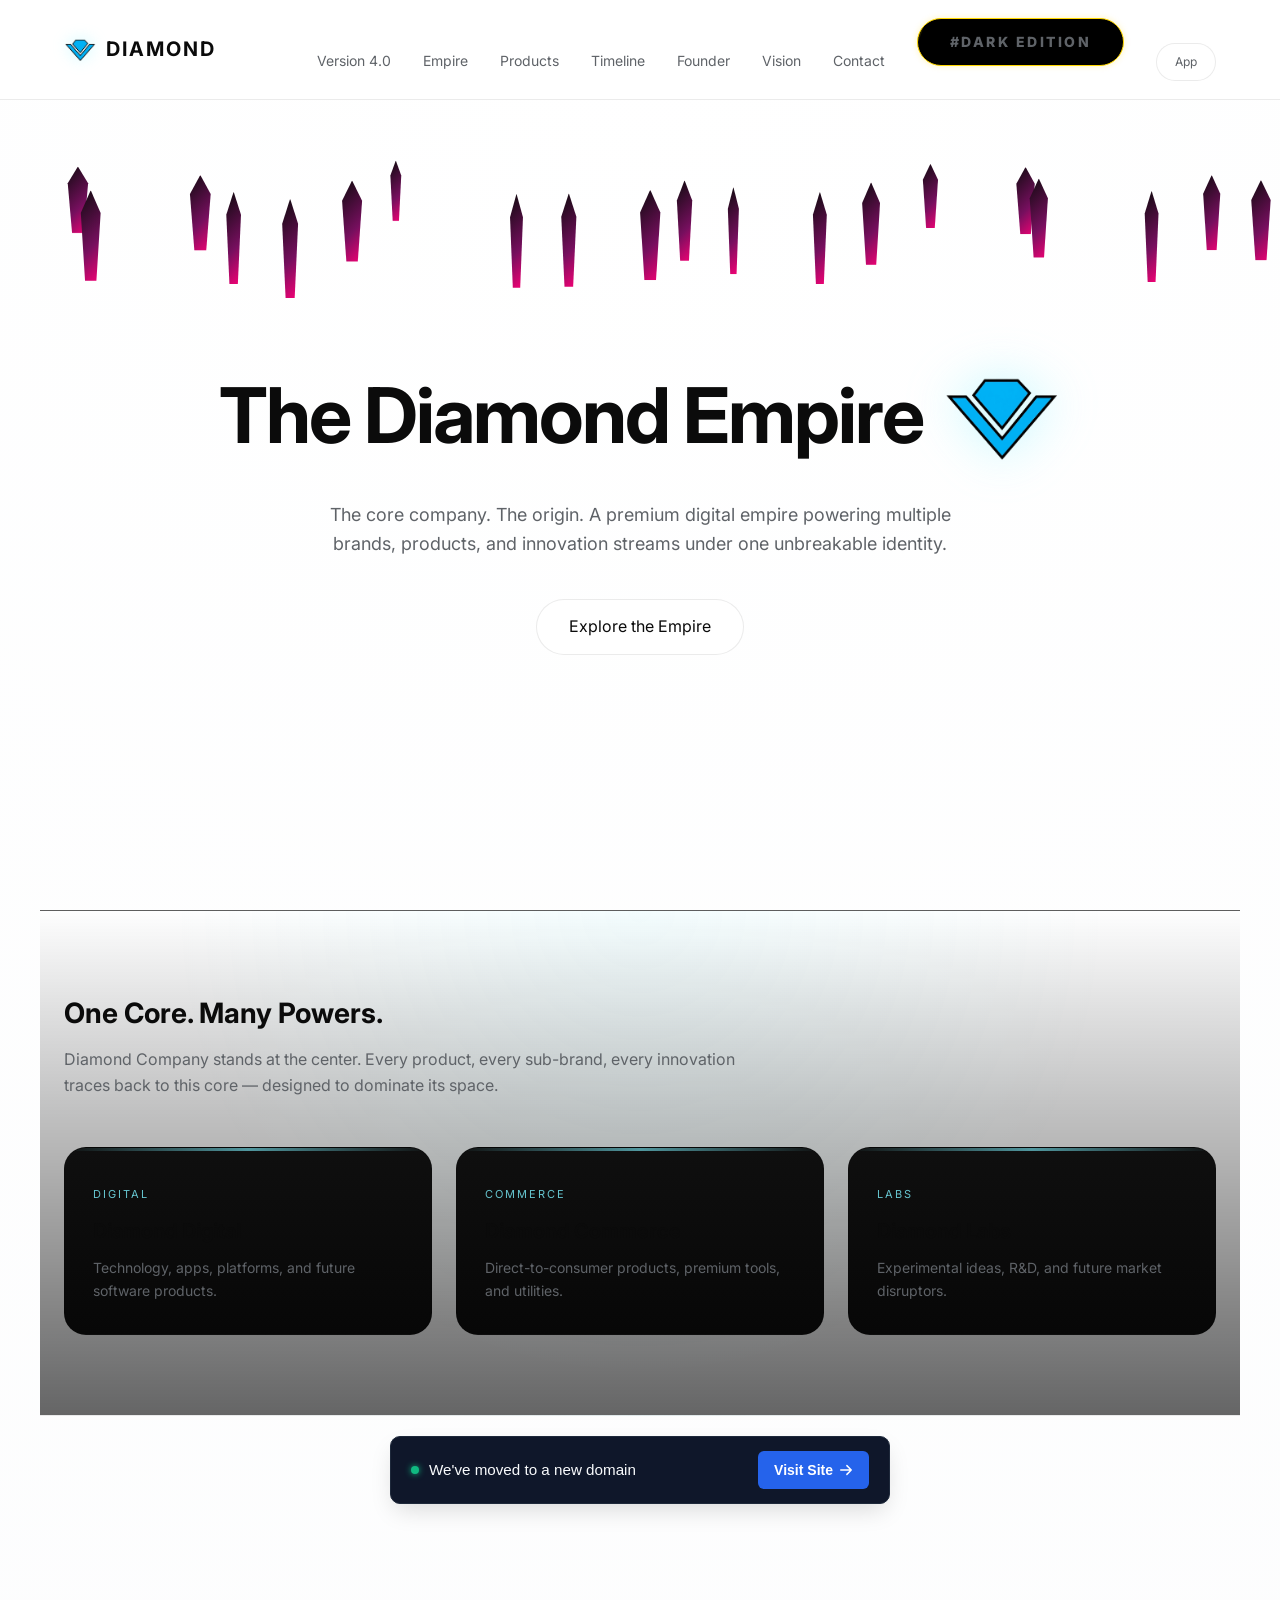
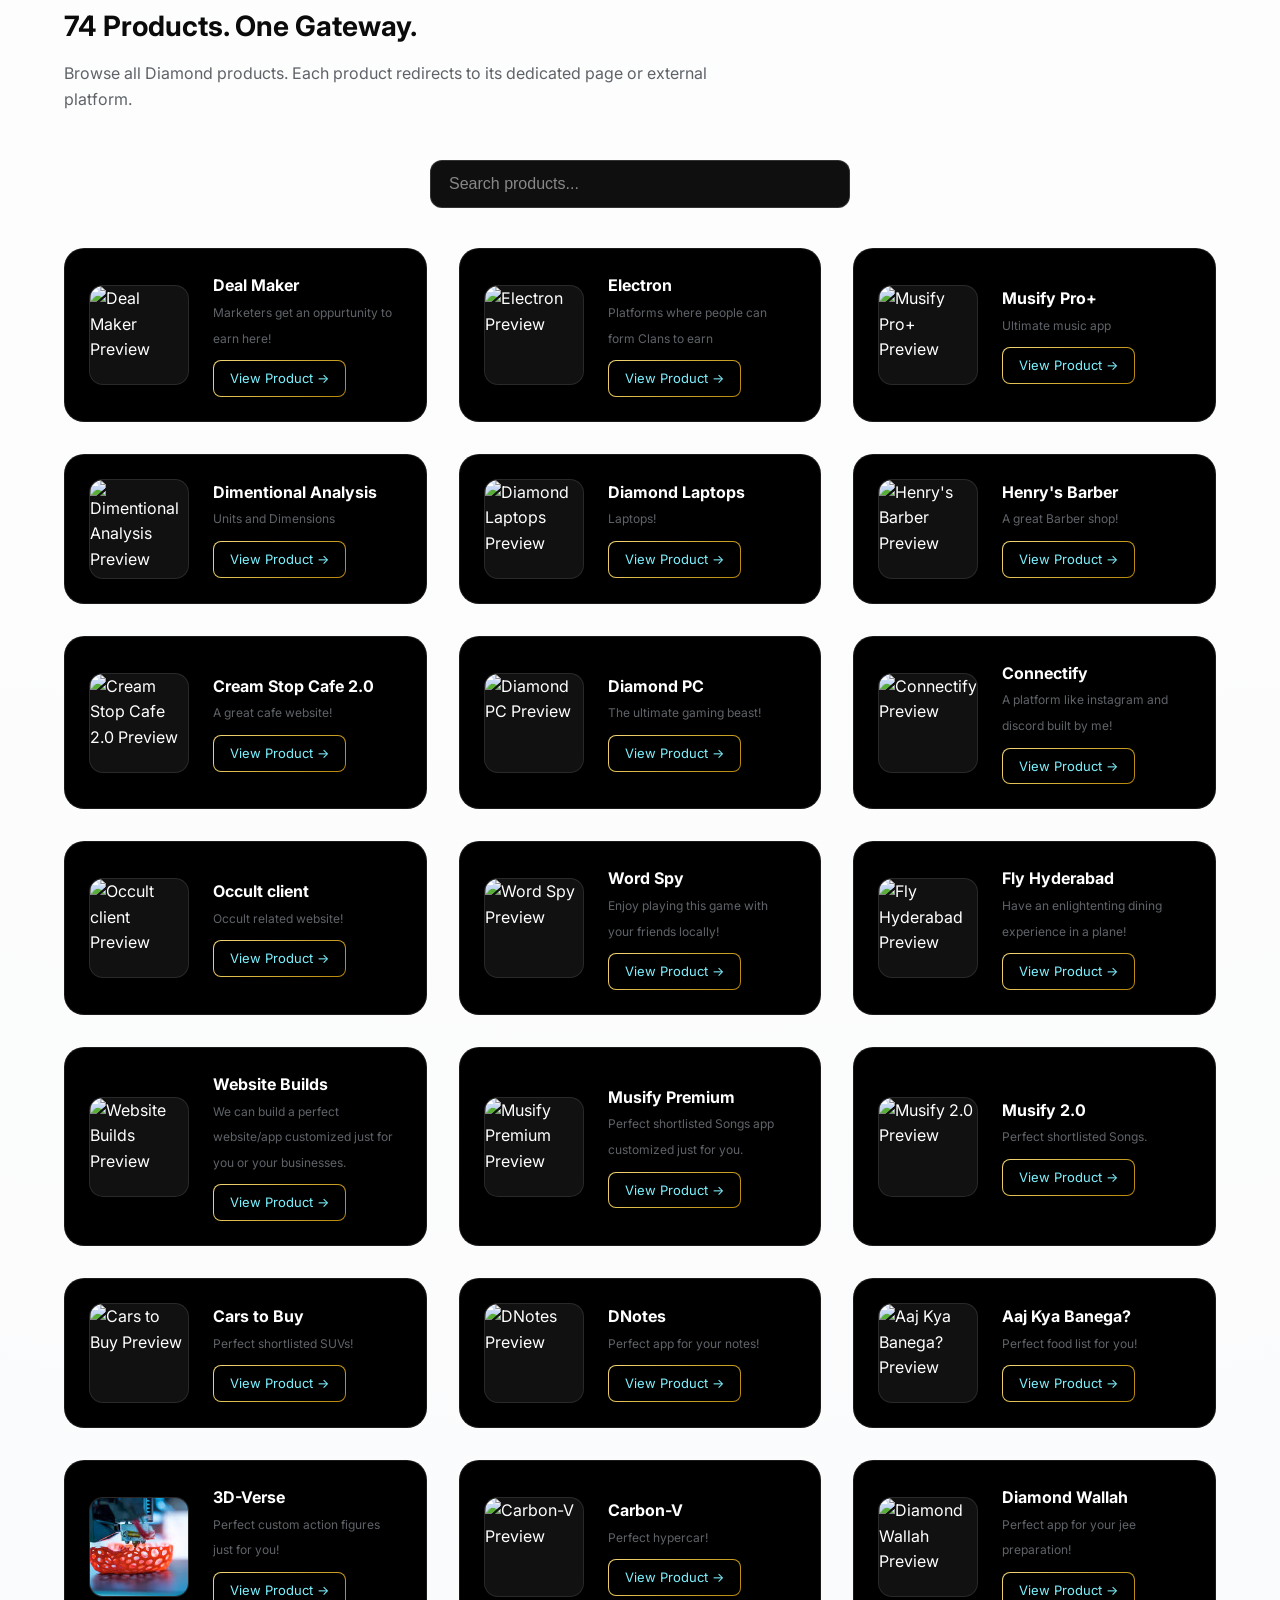
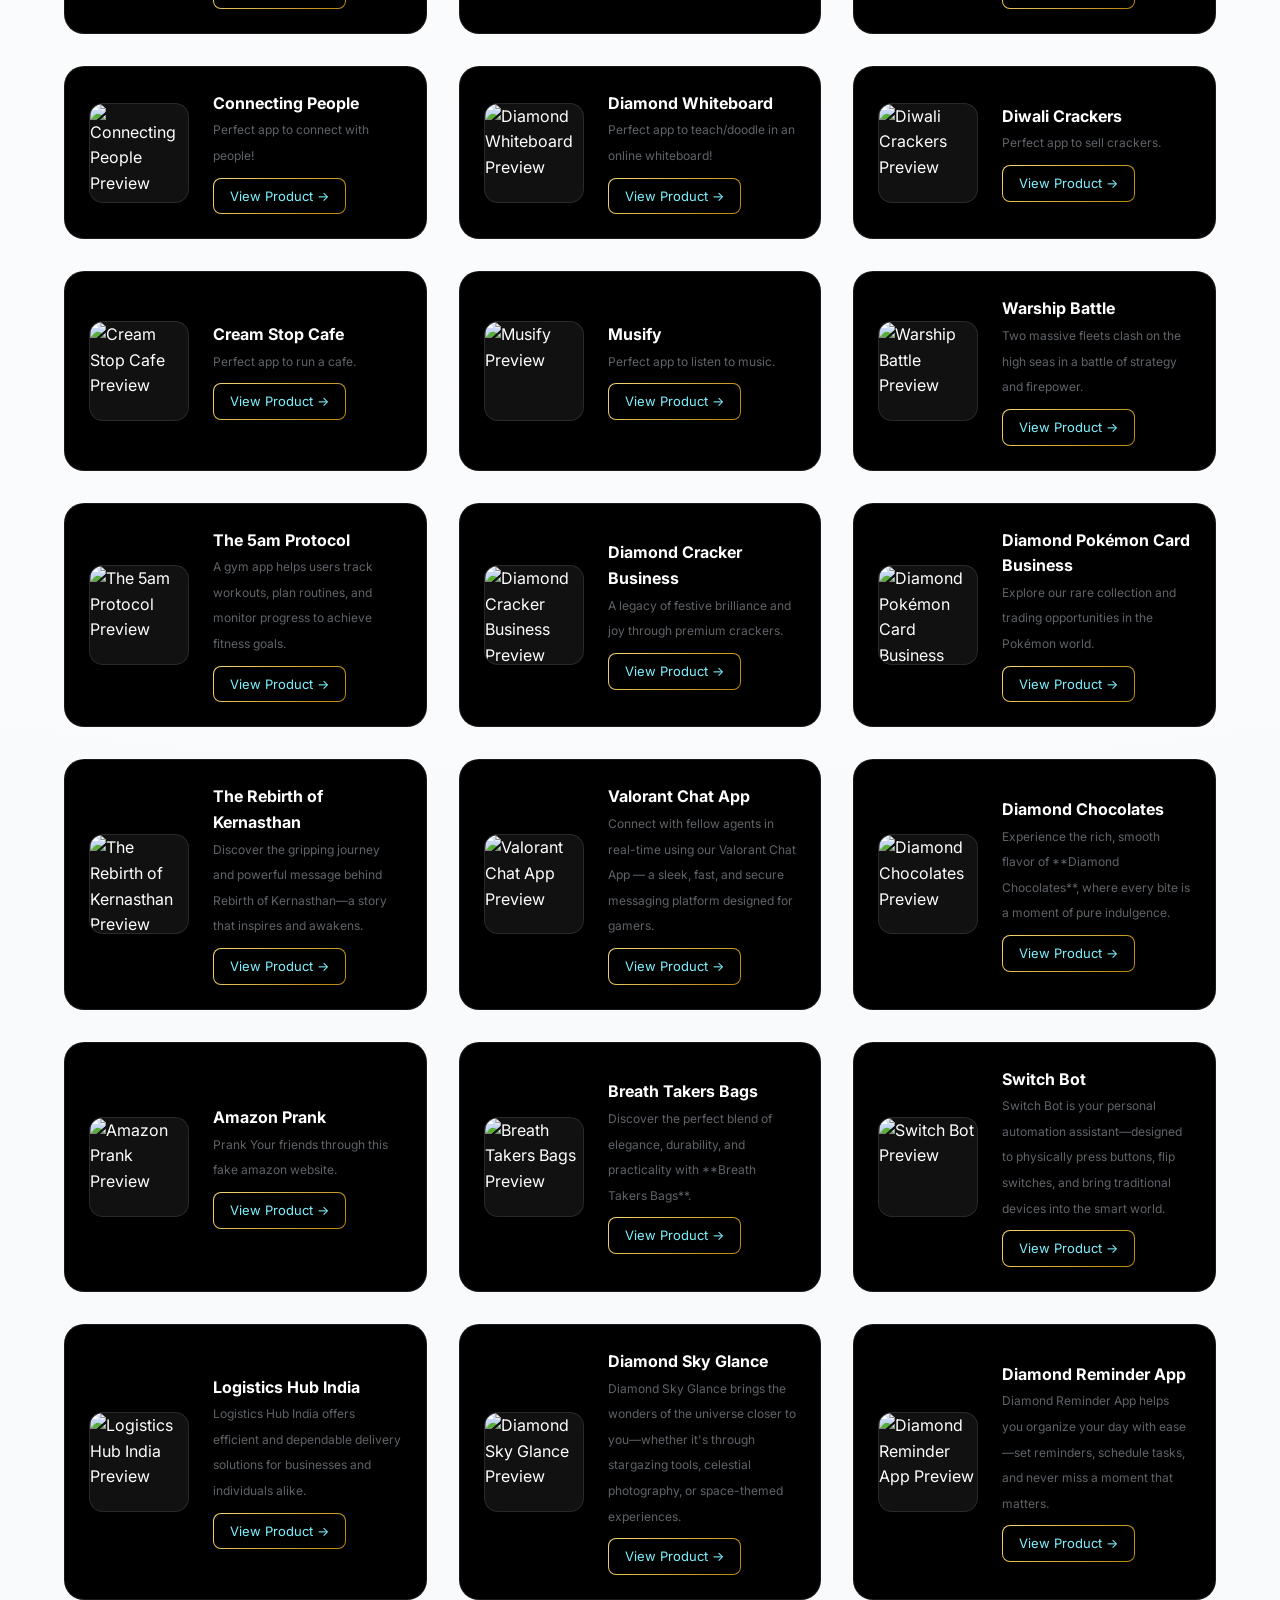
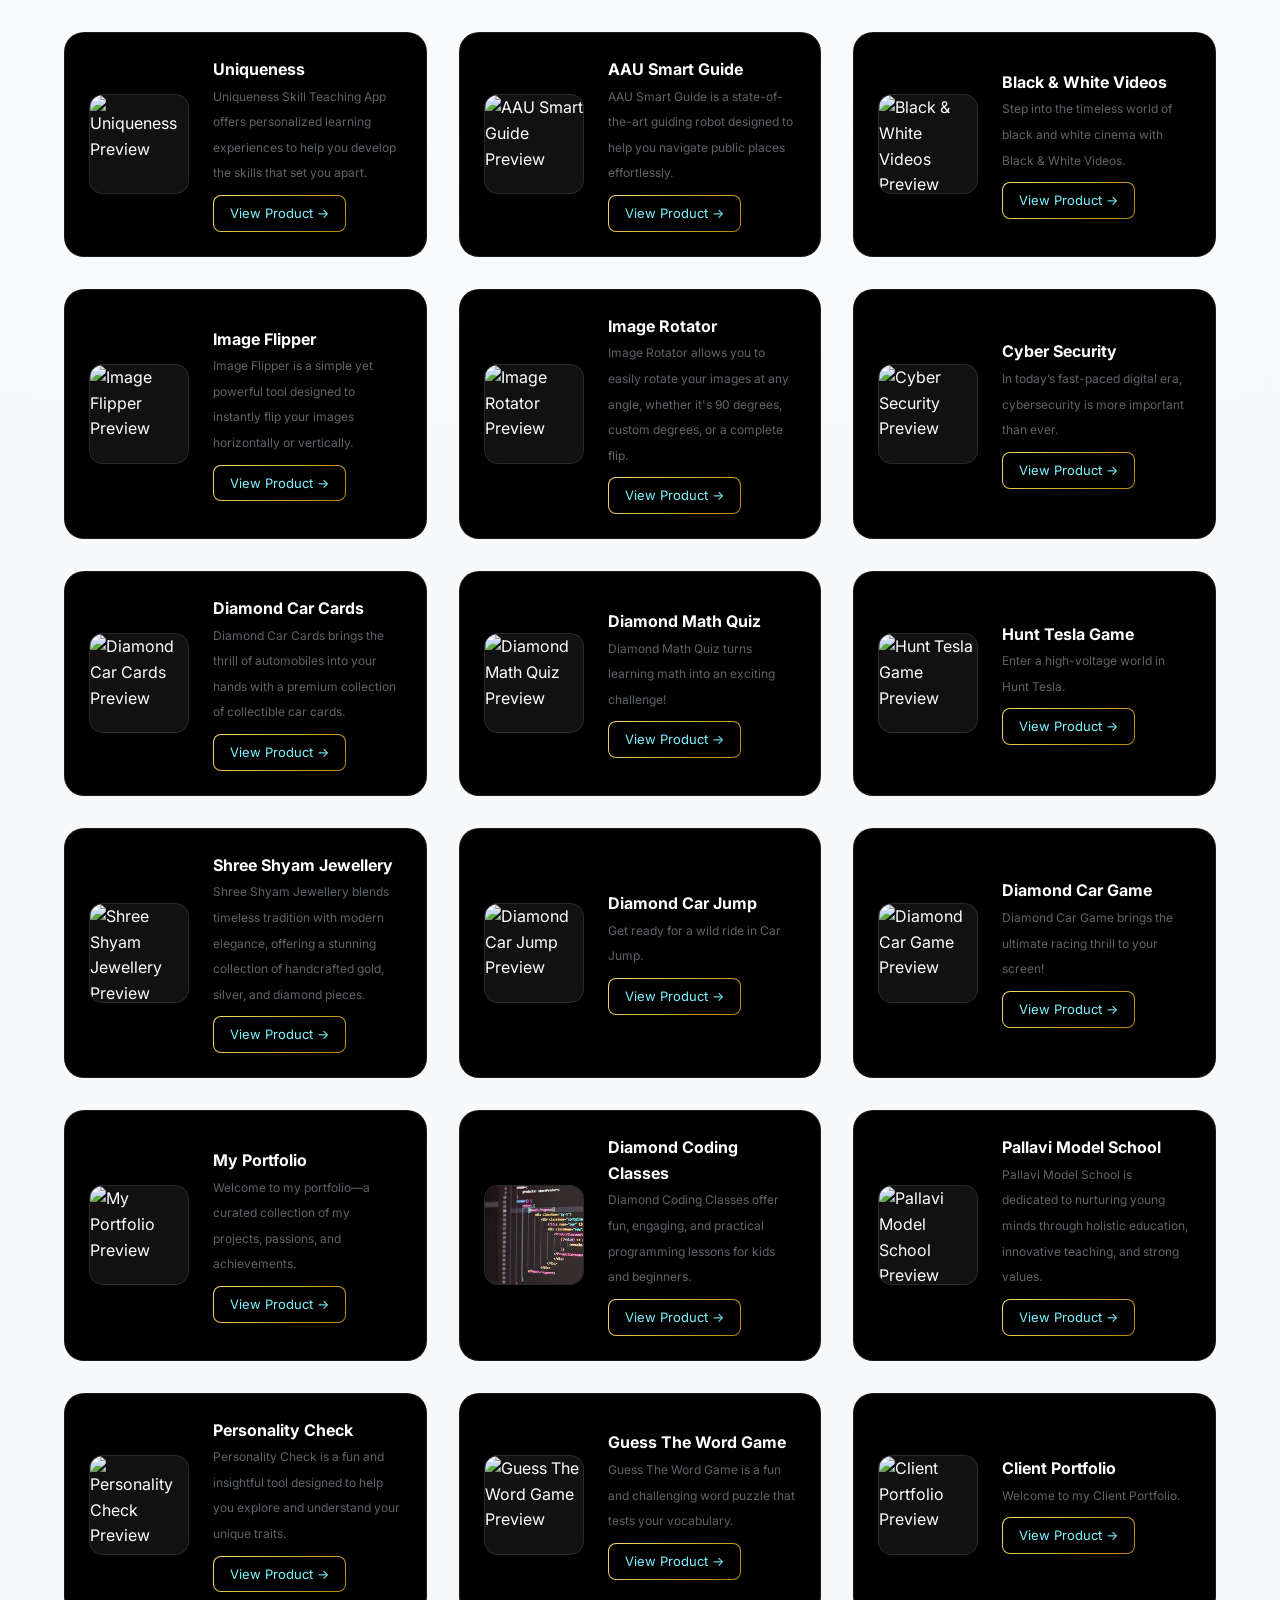
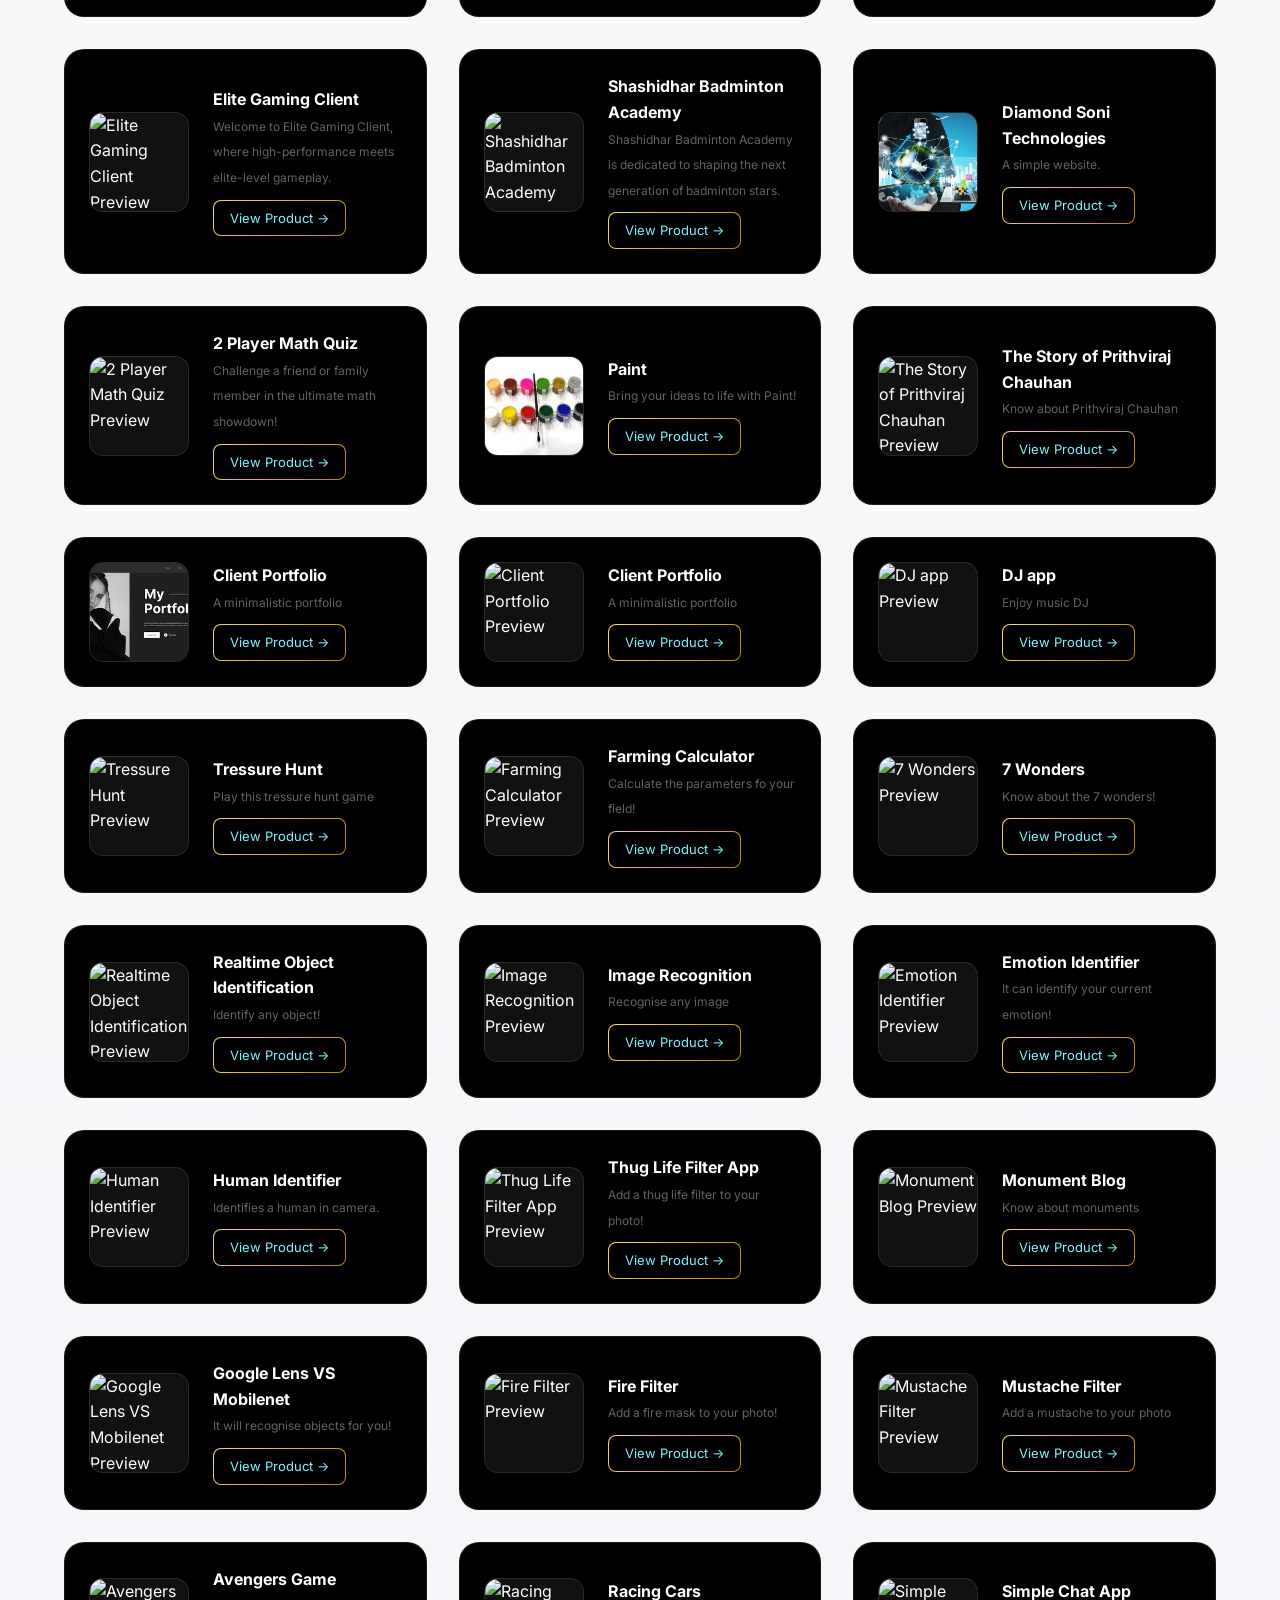
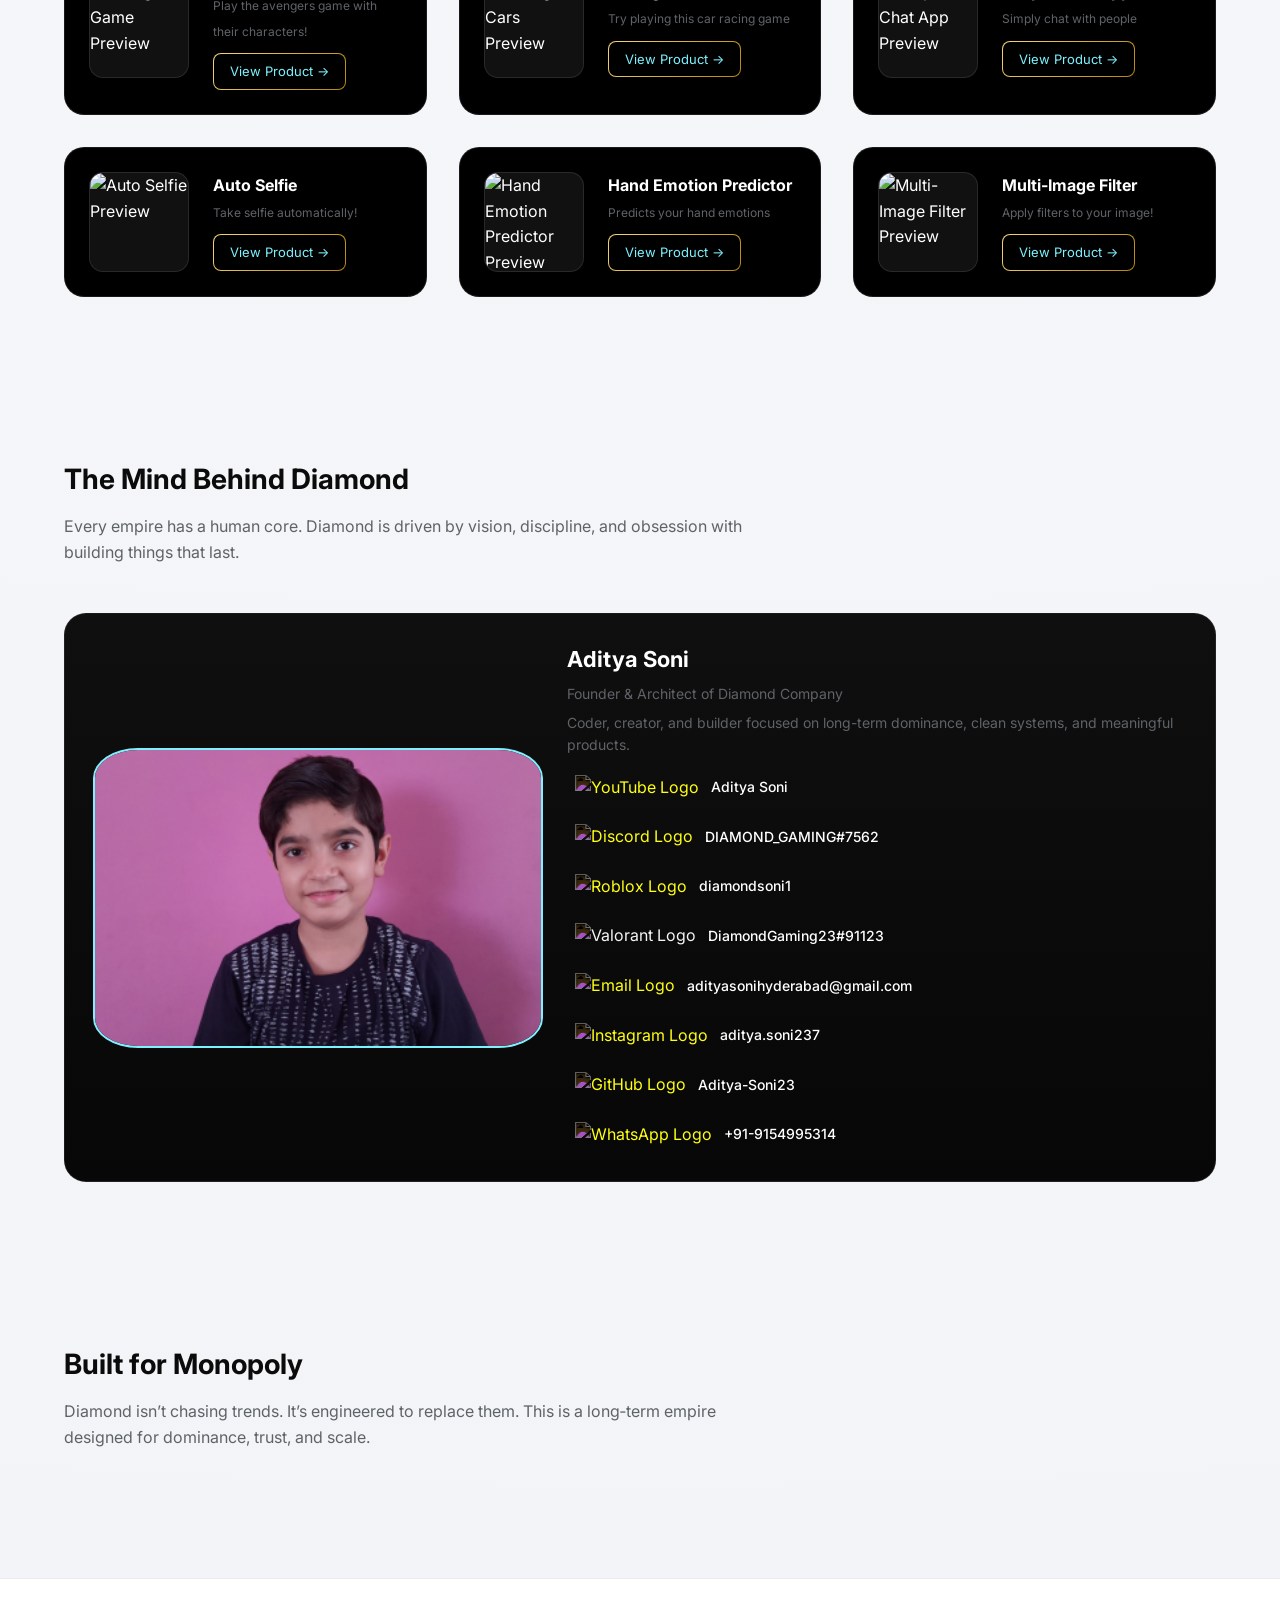
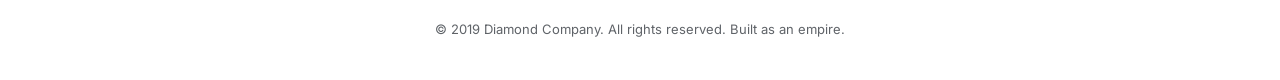
==== commit 245d3e79: "shift" ====
--- a/whitetheme.html
+++ b/whitetheme.html
@@ -19,6 +19,7 @@
     </div>
     
     <div>
+      <a href="https://diamondv4.netlify.app/" target="_blank">Version 4.0</a>
       <a href="#empire">Empire</a>
       <a href="#products">Products</a>
       <a href="timeline.html">Timeline</a>
@@ -82,7 +83,110 @@
     </div>
   </div>
 </section>
-
+<!-- Professional Modern "We've Moved" Banner -->
+<style>
+  .pro-moved-banner {
+    display: flex;
+    align-items: center;
+    justify-content: space-between;
+    gap: 16px;
+    max-width: 500px;
+    padding: 14px 20px;
+    margin: 20px auto;
+    background: #0f172a; /* Deep modern slate */
+    border-radius: 10px;
+    border: 1px solid #1e293b;
+    box-shadow: 0 10px 25px -5px rgba(0, 0, 0, 0.15);
+    font-family: -apple-system, BlinkMacSystemFont, "Segoe UI", Roboto, sans-serif;
+  }
+
+  .pro-moved-left {
+    display: flex;
+    align-items: center;
+    gap: 10px;
+  }
+
+  /* Subtle pulsing status dot */
+  .pro-pulse-dot {
+    width: 8px;
+    height: 8px;
+    background-color: #10b981;
+    border-radius: 50%;
+    box-shadow: 0 0 6px #10b981;
+    animation: pulse-glow 2s infinite;
+  }
+
+  .pro-moved-text {
+    color: #f8fafc;
+    font-size: 0.95rem;
+    font-weight: 500;
+    margin: 0;
+  }
+
+  .pro-moved-btn {
+    display: inline-flex;
+    align-items: center;
+    gap: 6px;
+    background-color: #2563eb;
+    color: #ffffff;
+    text-decoration: none;
+    font-size: 0.875rem;
+    font-weight: 600;
+    padding: 8px 16px;
+    border-radius: 6px;
+    transition: all 0.2s ease;
+    white-space: nowrap;
+  }
+
+  .pro-moved-btn:hover {
+    background-color: #1d4ed8;
+    box-shadow: 0 4px 12px rgba(37, 99, 235, 0.3);
+  }
+
+  /* Arrow slide effect on hover */
+  .pro-moved-btn svg {
+    width: 14px;
+    height: 14px;
+    transition: transform 0.2s ease;
+  }
+
+  .pro-moved-btn:hover svg {
+    transform: translateX(3px);
+  }
+
+  @keyframes pulse-glow {
+    0%, 100% { opacity: 1; transform: scale(1); }
+    50% { opacity: 0.4; transform: scale(0.85); }
+  }
+
+  @media (max-width: 480px) {
+    .pro-moved-banner {
+      flex-direction: column;
+      align-items: stretch;
+      text-align: center;
+    }
+    .pro-moved-left {
+      justify-content: center;
+    }
+    .pro-moved-btn {
+      justify-content: center;
+    }
+  }
+</style>
+
+<div class="pro-moved-banner">
+  <div class="pro-moved-left">
+    <span class="pro-pulse-dot"></span>
+    <p class="pro-moved-text">We've moved to a new domain</p>
+  </div>
+  <a href="https://diamondv4.netlify.app/" class="pro-moved-btn">
+    Visit Site
+    <svg fill="none" stroke="currentColor" stroke-width="2.5" viewBox="0 0 24 24" xmlns="http://www.w3.org/2000/svg">
+      <path stroke-linecap="round" stroke-linejoin="round" d="M13.5 4.5L21 12m0 0l-7.5 7.5M21 12H3"></path>
+    </svg>
+  </a>
+</div>
+<!-- End Banner -->
 <section id="products">
   <h2 class="section-title">74 Products. One Gateway.</h2>
   <p class="section-desc">Browse all Diamond products. Each product redirects to its dedicated page or external platform.</p>
